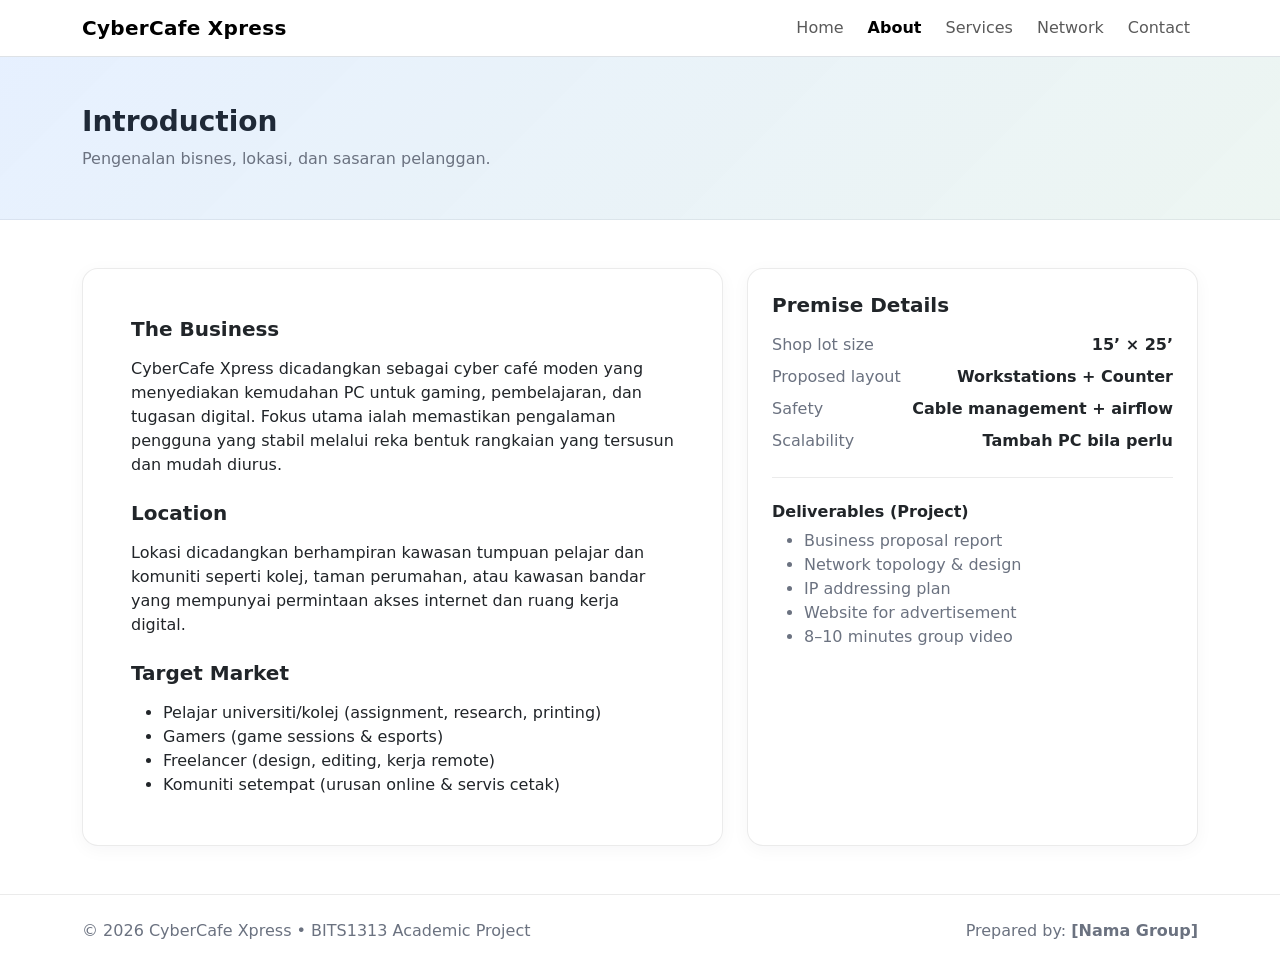
==== about.html @ 9e1070c5 "new file:   about.html 	new file:   assets/css/style.css 	new file:   contact.html 	new file:   inde" ====
<!doctype html>
<html lang="ms">
    <head>
        <meta charset="utf-8">
        <meta name="viewport" content="width=device-width, initial-scale=1">
        <title>CyberCafe Xpress | About</title>
        <link
            href="https://cdn.jsdelivr.net/npm/bootstrap@5.3.3/dist/css/bootstrap.min.css"
            rel="stylesheet">
        <link href="assets/css/style.css" rel="stylesheet">
    </head>
    <body>

        <nav class="navbar navbar-expand-lg bg-white sticky-top border-bottom">
            <div class="container">
                <a class="navbar-brand fw-semibold" href="index.html">CyberCafe
                    Xpress</a>
                <button class="navbar-toggler" type="button"
                    data-bs-toggle="collapse" data-bs-target="#nav">
                    <span class="navbar-toggler-icon"></span>
                </button>
                <div class="collapse navbar-collapse" id="nav">
                    <ul class="navbar-nav ms-auto gap-lg-2">
                        <li class="nav-item"><a class="nav-link"
                                href="index.html">Home</a></li>
                        <li class="nav-item"><a
                                class="nav-link active fw-semibold"
                                href="about.html">About</a></li>
                        <li class="nav-item"><a class="nav-link"
                                href="services.html">Services</a></li>
                        <li class="nav-item"><a class="nav-link"
                                href="network.html">Network</a></li>
                        <li class="nav-item"><a class="nav-link"
                                href="contact.html">Contact</a></li>
                    </ul>
                </div>
            </div>
        </nav>

        <header class="py-5 hero">
            <div class="container">
                <h1 class="h3 fw-bold mb-2">Introduction</h1>
                <p class="mb-0 small-muted">Pengenalan bisnes, lokasi, dan
                    sasaran pelanggan.</p>
            </div>
        </header>

        <main class="py-5">
            <div class="container">
                <div class="row g-4">

                    <div class="col-lg-7">
                        <div class="card rounded-4">
                            <div class="card-body p-4 p-lg-5">
                                <h2 class="h5 fw-semibold mb-3">The
                                    Business</h2>
                                <p class="mb-3">
                                    CyberCafe Xpress dicadangkan sebagai cyber
                                    café moden yang menyediakan kemudahan PC
                                    untuk gaming,
                                    pembelajaran, dan tugasan digital. Fokus
                                    utama ialah memastikan pengalaman pengguna
                                    yang stabil melalui
                                    reka bentuk rangkaian yang tersusun dan
                                    mudah diurus.
                                </p>

                                <h2
                                    class="h5 fw-semibold mt-4 mb-3">Location</h2>
                                <p class="mb-3">
                                    Lokasi dicadangkan berhampiran kawasan
                                    tumpuan pelajar dan komuniti seperti kolej,
                                    taman perumahan,
                                    atau kawasan bandar yang mempunyai
                                    permintaan akses internet dan ruang kerja
                                    digital.
                                </p>

                                <h2 class="h5 fw-semibold mt-4 mb-3">Target
                                    Market</h2>
                                <ul class="mb-0">
                                    <li>Pelajar universiti/kolej (assignment,
                                        research, printing)</li>
                                    <li>Gamers (game sessions & esports)</li>
                                    <li>Freelancer (design, editing, kerja
                                        remote)</li>
                                    <li>Komuniti setempat (urusan online &
                                        servis cetak)</li>
                                </ul>
                            </div>
                        </div>
                    </div>

                    <div class="col-lg-5">
                        <div class="card rounded-4 h-100">
                            <div class="card-body p-4">
                                <h2 class="h5 fw-semibold mb-3">Premise
                                    Details</h2>
                                <div
                                    class="d-flex justify-content-between mb-2">
                                    <span class="small-muted">Shop lot
                                        size</span><span class="fw-semibold">15’
                                        × 25’</span>
                                </div>
                                <div
                                    class="d-flex justify-content-between mb-2">
                                    <span class="small-muted">Proposed
                                        layout</span><span
                                        class="fw-semibold">Workstations +
                                        Counter</span>
                                </div>
                                <div
                                    class="d-flex justify-content-between mb-2">
                                    <span class="small-muted">Safety</span><span
                                        class="fw-semibold">Cable management +
                                        airflow</span>
                                </div>
                                <div class="d-flex justify-content-between">
                                    <span
                                        class="small-muted">Scalability</span><span
                                        class="fw-semibold">Tambah PC bila
                                        perlu</span>
                                </div>

                                <hr class="soft my-4">

                                <h3 class="h6 fw-semibold mb-2">Deliverables
                                    (Project)</h3>
                                <ul class="small-muted mb-0">
                                    <li>Business proposal report</li>
                                    <li>Network topology & design</li>
                                    <li>IP addressing plan</li>
                                    <li>Website for advertisement</li>
                                    <li>8–10 minutes group video</li>
                                </ul>
                            </div>
                        </div>
                    </div>

                </div>
            </div>
        </main>

        <footer class="footer py-4">
            <div
                class="container d-flex flex-wrap justify-content-between align-items-center gap-2">
                <div class="small-muted">© 2026 CyberCafe Xpress • BITS1313
                    Academic Project</div>
                <div class="small-muted">Prepared by: <span
                        class="fw-semibold">[Nama Group]</span></div>
            </div>
        </footer>

        <script
            src="https://cdn.jsdelivr.net/npm/bootstrap@5.3.3/dist/js/bootstrap.bundle.min.js"></script>
    </body>
</html>
---- assets/css/style.css ----
:root {
    --brand: #0d6efd;
    --bg-soft: #f7f9fc;
}

body {
    font-family: system-ui, -apple-system, "Segoe UI", Roboto, Arial, sans-serif;
    color: #1f2937;
}

.navbar-brand {
    letter-spacing: .3px;
}

.hero {
    background: linear-gradient(135deg, rgba(13, 110, 253, .10), rgba(25, 135, 84, .08));
    border-bottom: 1px solid rgba(0, 0, 0, .06);
}

.section-title {
    letter-spacing: .3px;
}

.card {
    border: 1px solid rgba(0, 0, 0, .08);
    box-shadow: 0 4px 18px rgba(15, 23, 42, .04);
}

.badge-soft {
    background: rgba(13, 110, 253, .10);
    color: #0b5ed7;
    border: 1px solid rgba(13, 110, 253, .18);
}

.kpi {
    background: var(--bg-soft);
    border: 1px solid rgba(0, 0, 0, .06);
    border-radius: 1rem;
}

.footer {
    border-top: 1px solid rgba(0, 0, 0, .08);
    background: #fff;
}

.small-muted {
    color: #6b7280;
}

.table thead th {
    background: #f1f5f9;
}

.topology {
    background: var(--bg-soft);
    border: 1px solid rgba(0, 0, 0, .06);
    border-radius: 1rem;
    padding: 1.25rem;
}

.topo-node {
    border: 1px solid rgba(0, 0, 0, .10);
    border-radius: .9rem;
    background: #fff;
    padding: 1rem;
    height: 100%;
}

hr.soft {
    border-top: 1px solid rgba(0, 0, 0, .08);
    opacity: 1;
}
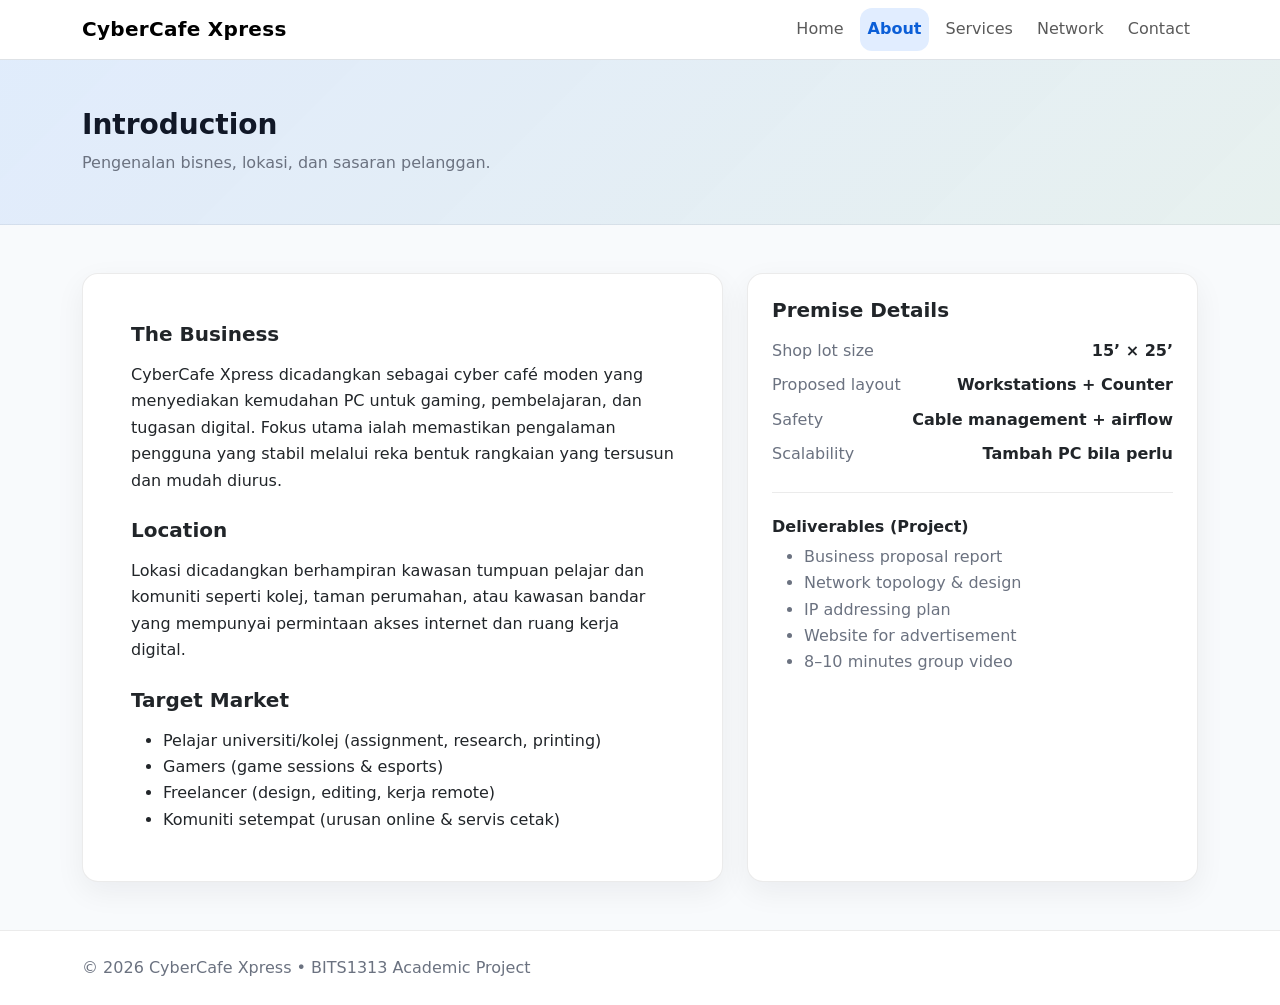
==== commit 1883da7d: "Change the commit message to reflect the changes made." ====
--- a/about.html
+++ b/about.html
@@ -146,8 +146,6 @@
                 class="container d-flex flex-wrap justify-content-between align-items-center gap-2">
                 <div class="small-muted">© 2026 CyberCafe Xpress • BITS1313
                     Academic Project</div>
-                <div class="small-muted">Prepared by: <span
-                        class="fw-semibold">[Nama Group]</span></div>
             </div>
         </footer>
 
--- a/assets/css/style.css
+++ b/assets/css/style.css
@@ -1,15 +1,55 @@
 :root {
     --brand: #0d6efd;
     --bg-soft: #f7f9fc;
+
+    --page-bg: #f8fafc;
+    --surface: #ffffff;
+    --text: #111827;
+    --muted: #6b7280;
+    --border: rgba(15, 23, 42, .10);
+    --shadow: 0 10px 30px rgba(15, 23, 42, .06);
 }
 
 body {
     font-family: system-ui, -apple-system, "Segoe UI", Roboto, Arial, sans-serif;
-    color: #1f2937;
+    background: var(--page-bg);
+    color: var(--text);
+    line-height: 1.65;
+    -webkit-font-smoothing: antialiased;
+    -moz-osx-font-smoothing: grayscale;
+}
+
+a {
+    text-underline-offset: .18em;
+    text-decoration-thickness: .08em;
+}
+
+:focus-visible {
+    outline: 3px solid rgba(13, 110, 253, .35);
+    outline-offset: 2px;
 }
 
 .navbar-brand {
     letter-spacing: .3px;
+}
+
+.navbar {
+    background: rgba(255, 255, 255, .92);
+    backdrop-filter: saturate(120%) blur(8px);
+}
+
+.navbar .nav-link {
+    border-radius: .75rem;
+    padding: .5rem .75rem;
+}
+
+.navbar .nav-link:hover {
+    background: rgba(13, 110, 253, .08);
+}
+
+.navbar .nav-link.active {
+    background: rgba(13, 110, 253, .12);
+    color: #0b5ed7;
 }
 
 .hero {
@@ -22,8 +62,9 @@
 }
 
 .card {
+    background: var(--surface);
     border: 1px solid rgba(0, 0, 0, .08);
-    box-shadow: 0 4px 18px rgba(15, 23, 42, .04);
+    box-shadow: var(--shadow);
 }
 
 .badge-soft {
@@ -44,11 +85,20 @@
 }
 
 .small-muted {
-    color: #6b7280;
+    color: var(--muted);
 }
 
 .table thead th {
     background: #f1f5f9;
+}
+
+.table {
+    --bs-table-border-color: rgba(15, 23, 42, .10);
+}
+
+.table td,
+.table th {
+    vertical-align: middle;
 }
 
 .topology {
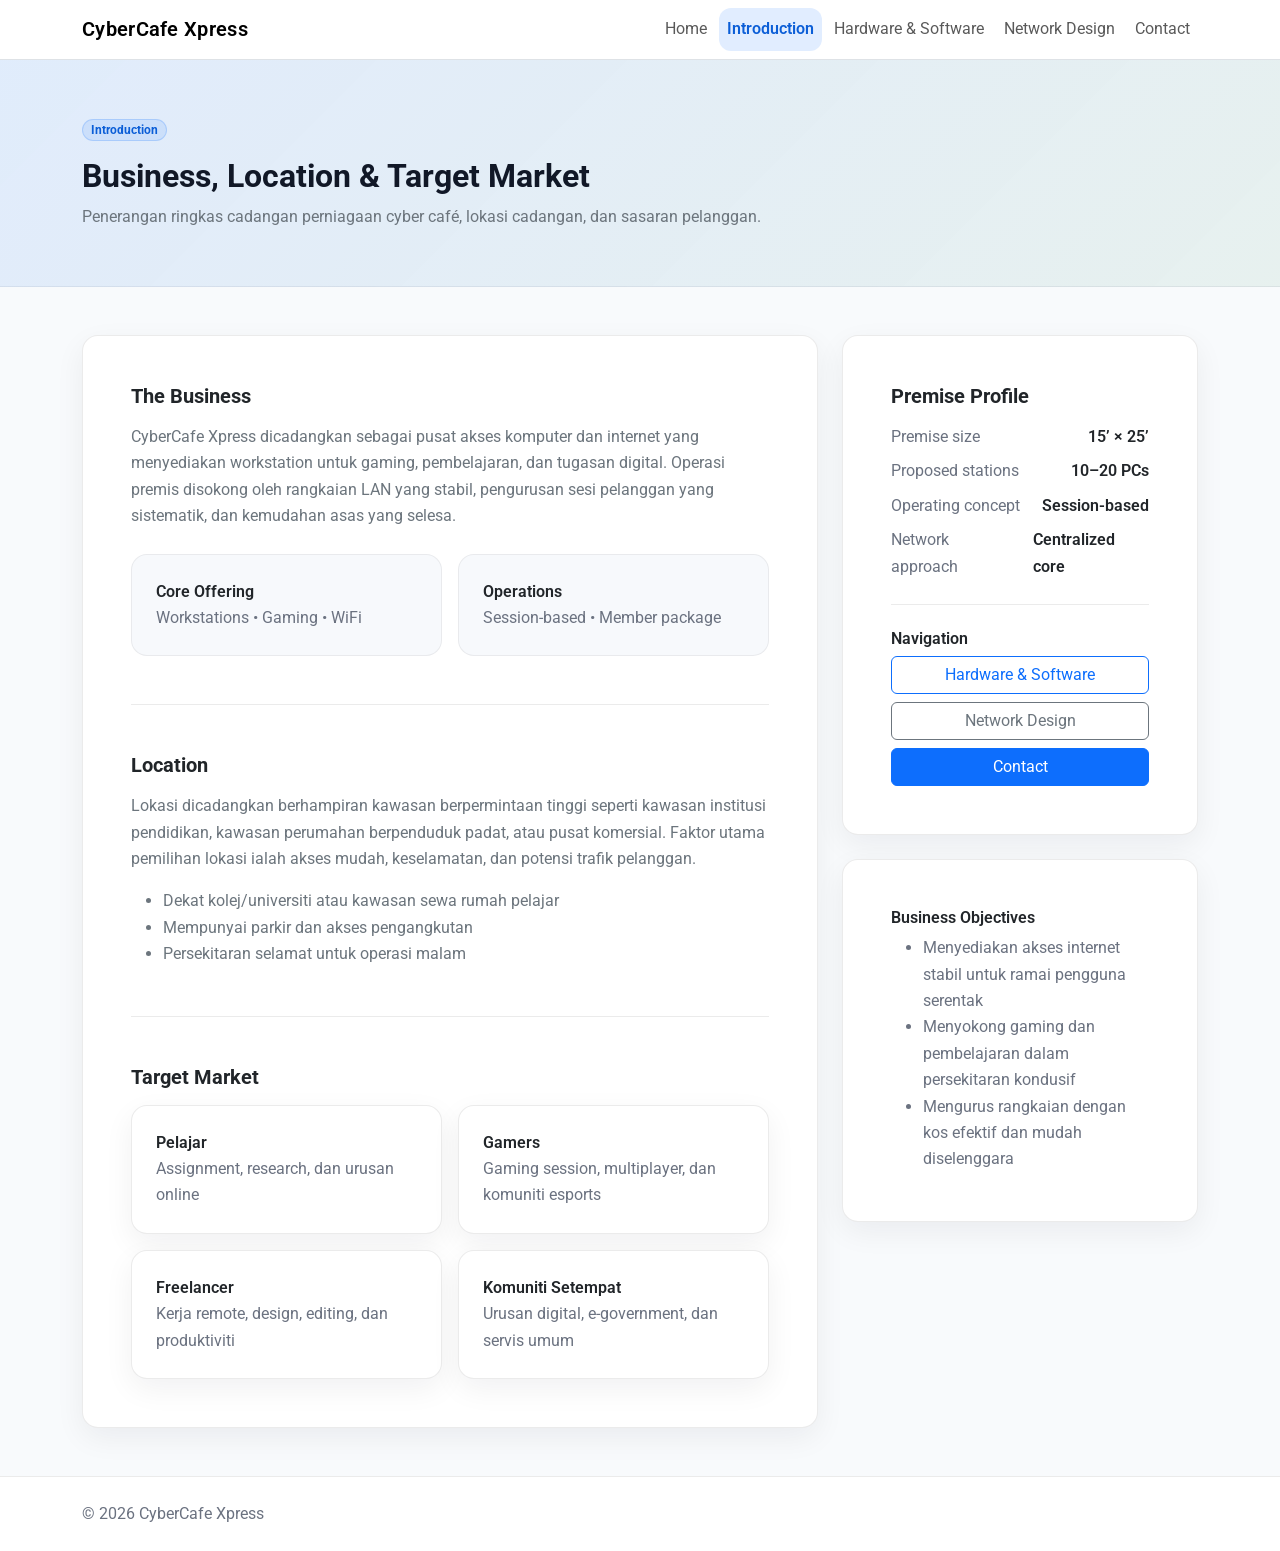
==== commit 2c6ef586: "modified the footer to remove group name references" ====
--- a/about.html
+++ b/about.html
@@ -3,7 +3,11 @@
     <head>
         <meta charset="utf-8">
         <meta name="viewport" content="width=device-width, initial-scale=1">
-        <title>CyberCafe Xpress | About</title>
+        <title>CyberCafe Xpress | Introduction</title>
+
+        <link
+            href="https://fonts.googleapis.com/css2?family=Google+Sans:wght@400;500;600;700&family=Roboto:wght@400;500;700&display=swap"
+            rel="stylesheet">
         <link
             href="https://cdn.jsdelivr.net/npm/bootstrap@5.3.3/dist/css/bootstrap.min.css"
             rel="stylesheet">
@@ -11,25 +15,31 @@
     </head>
     <body>
 
-        <nav class="navbar navbar-expand-lg bg-white sticky-top border-bottom">
+        <nav class="navbar navbar-expand-lg sticky-top border-bottom">
             <div class="container">
                 <a class="navbar-brand fw-semibold" href="index.html">CyberCafe
                     Xpress</a>
                 <button class="navbar-toggler" type="button"
-                    data-bs-toggle="collapse" data-bs-target="#nav">
+                    data-bs-toggle="collapse" data-bs-target="#nav"
+                    aria-controls="nav" aria-expanded="false"
+                    aria-label="Toggle navigation">
                     <span class="navbar-toggler-icon"></span>
                 </button>
+
                 <div class="collapse navbar-collapse" id="nav">
-                    <ul class="navbar-nav ms-auto gap-lg-2">
+                    <ul
+                        class="navbar-nav ms-auto gap-lg-1 align-items-lg-center">
                         <li class="nav-item"><a class="nav-link"
                                 href="index.html">Home</a></li>
                         <li class="nav-item"><a
                                 class="nav-link active fw-semibold"
-                                href="about.html">About</a></li>
-                        <li class="nav-item"><a class="nav-link"
-                                href="services.html">Services</a></li>
-                        <li class="nav-item"><a class="nav-link"
-                                href="network.html">Network</a></li>
+                                href="about.html"
+                                aria-current="page">Introduction</a></li>
+                        <li class="nav-item"><a class="nav-link"
+                                href="services.html">Hardware &
+                                Software</a></li>
+                        <li class="nav-item"><a class="nav-link"
+                                href="network.html">Network Design</a></li>
                         <li class="nav-item"><a class="nav-link"
                                 href="contact.html">Contact</a></li>
                     </ul>
@@ -37,106 +47,202 @@
             </div>
         </nav>
 
-        <header class="py-5 hero">
-            <div class="container">
-                <h1 class="h3 fw-bold mb-2">Introduction</h1>
-                <p class="mb-0 small-muted">Pengenalan bisnes, lokasi, dan
-                    sasaran pelanggan.</p>
+        <header class="hero py-5">
+            <div class="container py-lg-2">
+                <div class="row align-items-end g-3">
+                    <div class="col-lg-8">
+                        <span
+                            class="badge badge-soft rounded-pill mb-3">Introduction</span>
+                        <h1 class="h2 fw-bold mb-2">Business, Location & Target
+                            Market</h1>
+                        <p class="text-secondary mb-0">
+                            Penerangan ringkas cadangan perniagaan cyber café,
+                            lokasi cadangan, dan sasaran pelanggan.
+                        </p>
+                    </div>
+                </div>
             </div>
         </header>
 
         <main class="py-5">
             <div class="container">
                 <div class="row g-4">
-
-                    <div class="col-lg-7">
+                    <div class="col-lg-8">
                         <div class="card rounded-4">
                             <div class="card-body p-4 p-lg-5">
-                                <h2 class="h5 fw-semibold mb-3">The
-                                    Business</h2>
-                                <p class="mb-3">
-                                    CyberCafe Xpress dicadangkan sebagai cyber
-                                    café moden yang menyediakan kemudahan PC
-                                    untuk gaming,
-                                    pembelajaran, dan tugasan digital. Fokus
-                                    utama ialah memastikan pengalaman pengguna
-                                    yang stabil melalui
-                                    reka bentuk rangkaian yang tersusun dan
-                                    mudah diurus.
+                                <h2 class="h5 fw-bold mb-3">The Business</h2>
+                                <p class="text-secondary mb-4">
+                                    CyberCafe Xpress dicadangkan sebagai pusat
+                                    akses komputer dan internet yang menyediakan
+                                    workstation
+                                    untuk gaming, pembelajaran, dan tugasan
+                                    digital. Operasi premis disokong oleh
+                                    rangkaian LAN yang stabil,
+                                    pengurusan sesi pelanggan yang sistematik,
+                                    dan kemudahan asas yang selesa.
                                 </p>
 
-                                <h2
-                                    class="h5 fw-semibold mt-4 mb-3">Location</h2>
-                                <p class="mb-3">
+                                <div class="row g-3">
+                                    <div class="col-md-6">
+                                        <div class="kpi p-4">
+                                            <div class="fw-semibold">Core
+                                                Offering</div>
+                                            <div
+                                                class="small-muted">Workstations
+                                                • Gaming • WiFi</div>
+                                        </div>
+                                    </div>
+                                    <div class="col-md-6">
+                                        <div class="kpi p-4">
+                                            <div
+                                                class="fw-semibold">Operations</div>
+                                            <div
+                                                class="small-muted">Session-based
+                                                • Member package</div>
+                                        </div>
+                                    </div>
+                                </div>
+
+                                <hr class="soft my-5">
+
+                                <h2 class="h5 fw-bold mb-3">Location</h2>
+                                <p class="text-secondary mb-3">
                                     Lokasi dicadangkan berhampiran kawasan
-                                    tumpuan pelajar dan komuniti seperti kolej,
-                                    taman perumahan,
-                                    atau kawasan bandar yang mempunyai
-                                    permintaan akses internet dan ruang kerja
-                                    digital.
+                                    berpermintaan tinggi seperti kawasan
+                                    institusi pendidikan, kawasan
+                                    perumahan berpenduduk padat, atau pusat
+                                    komersial. Faktor utama pemilihan lokasi
+                                    ialah akses mudah,
+                                    keselamatan, dan potensi trafik pelanggan.
                                 </p>
-
-                                <h2 class="h5 fw-semibold mt-4 mb-3">Target
-                                    Market</h2>
-                                <ul class="mb-0">
-                                    <li>Pelajar universiti/kolej (assignment,
-                                        research, printing)</li>
-                                    <li>Gamers (game sessions & esports)</li>
-                                    <li>Freelancer (design, editing, kerja
-                                        remote)</li>
-                                    <li>Komuniti setempat (urusan online &
-                                        servis cetak)</li>
+                                <ul class="text-secondary mb-0">
+                                    <li>Dekat kolej/universiti atau kawasan sewa
+                                        rumah pelajar</li>
+                                    <li>Mempunyai parkir dan akses
+                                        pengangkutan</li>
+                                    <li>Persekitaran selamat untuk operasi
+                                        malam</li>
+                                </ul>
+
+                                <hr class="soft my-5">
+
+                                <h2 class="h5 fw-bold mb-3">Target Market</h2>
+                                <div class="row g-3">
+                                    <div class="col-md-6">
+                                        <div class="card rounded-4 h-100">
+                                            <div class="card-body p-4">
+                                                <div
+                                                    class="fw-semibold">Pelajar</div>
+                                                <div
+                                                    class="small-muted">Assignment,
+                                                    research, dan urusan
+                                                    online</div>
+                                            </div>
+                                        </div>
+                                    </div>
+                                    <div class="col-md-6">
+                                        <div class="card rounded-4 h-100">
+                                            <div class="card-body p-4">
+                                                <div
+                                                    class="fw-semibold">Gamers</div>
+                                                <div class="small-muted">Gaming
+                                                    session, multiplayer, dan
+                                                    komuniti esports</div>
+                                            </div>
+                                        </div>
+                                    </div>
+                                    <div class="col-md-6">
+                                        <div class="card rounded-4 h-100">
+                                            <div class="card-body p-4">
+                                                <div
+                                                    class="fw-semibold">Freelancer</div>
+                                                <div class="small-muted">Kerja
+                                                    remote, design, editing, dan
+                                                    produktiviti</div>
+                                            </div>
+                                        </div>
+                                    </div>
+                                    <div class="col-md-6">
+                                        <div class="card rounded-4 h-100">
+                                            <div class="card-body p-4">
+                                                <div
+                                                    class="fw-semibold">Komuniti
+                                                    Setempat</div>
+                                                <div class="small-muted">Urusan
+                                                    digital, e-government, dan
+                                                    servis umum</div>
+                                            </div>
+                                        </div>
+                                    </div>
+                                </div>
+
+                            </div>
+                        </div>
+                    </div>
+
+                    <div class="col-lg-4">
+                        <div class="card rounded-4">
+                            <div class="card-body p-4 p-lg-5">
+                                <h3 class="h5 fw-bold mb-3">Premise Profile</h3>
+
+                                <div
+                                    class="d-flex justify-content-between gap-3 mb-2">
+                                    <span class="small-muted">Premise
+                                        size</span>
+                                    <span class="fw-semibold">15’ × 25’</span>
+                                </div>
+                                <div
+                                    class="d-flex justify-content-between gap-3 mb-2">
+                                    <span class="small-muted">Proposed
+                                        stations</span>
+                                    <span class="fw-semibold">10–20 PCs</span>
+                                </div>
+                                <div
+                                    class="d-flex justify-content-between gap-3 mb-2">
+                                    <span class="small-muted">Operating
+                                        concept</span>
+                                    <span
+                                        class="fw-semibold">Session-based</span>
+                                </div>
+                                <div
+                                    class="d-flex justify-content-between gap-3 mb-0">
+                                    <span class="small-muted">Network
+                                        approach</span>
+                                    <span class="fw-semibold">Centralized
+                                        core</span>
+                                </div>
+
+                                <hr class="soft my-4">
+
+                                <h4 class="h6 fw-semibold mb-2">Navigation</h4>
+                                <div class="d-grid gap-2">
+                                    <a class="btn btn-outline-primary"
+                                        href="services.html">Hardware &
+                                        Software</a>
+                                    <a class="btn btn-outline-secondary"
+                                        href="network.html">Network Design</a>
+                                    <a class="btn btn-primary"
+                                        href="contact.html">Contact</a>
+                                </div>
+                            </div>
+                        </div>
+
+                        <div class="card rounded-4 mt-4">
+                            <div class="card-body p-4 p-lg-5">
+                                <h4 class="h6 fw-semibold mb-2">Business
+                                    Objectives</h4>
+                                <ul class="small-muted mb-0">
+                                    <li>Menyediakan akses internet stabil untuk
+                                        ramai pengguna serentak</li>
+                                    <li>Menyokong gaming dan pembelajaran dalam
+                                        persekitaran kondusif</li>
+                                    <li>Mengurus rangkaian dengan kos efektif
+                                        dan mudah diselenggara</li>
                                 </ul>
                             </div>
                         </div>
+
                     </div>
-
-                    <div class="col-lg-5">
-                        <div class="card rounded-4 h-100">
-                            <div class="card-body p-4">
-                                <h2 class="h5 fw-semibold mb-3">Premise
-                                    Details</h2>
-                                <div
-                                    class="d-flex justify-content-between mb-2">
-                                    <span class="small-muted">Shop lot
-                                        size</span><span class="fw-semibold">15’
-                                        × 25’</span>
-                                </div>
-                                <div
-                                    class="d-flex justify-content-between mb-2">
-                                    <span class="small-muted">Proposed
-                                        layout</span><span
-                                        class="fw-semibold">Workstations +
-                                        Counter</span>
-                                </div>
-                                <div
-                                    class="d-flex justify-content-between mb-2">
-                                    <span class="small-muted">Safety</span><span
-                                        class="fw-semibold">Cable management +
-                                        airflow</span>
-                                </div>
-                                <div class="d-flex justify-content-between">
-                                    <span
-                                        class="small-muted">Scalability</span><span
-                                        class="fw-semibold">Tambah PC bila
-                                        perlu</span>
-                                </div>
-
-                                <hr class="soft my-4">
-
-                                <h3 class="h6 fw-semibold mb-2">Deliverables
-                                    (Project)</h3>
-                                <ul class="small-muted mb-0">
-                                    <li>Business proposal report</li>
-                                    <li>Network topology & design</li>
-                                    <li>IP addressing plan</li>
-                                    <li>Website for advertisement</li>
-                                    <li>8–10 minutes group video</li>
-                                </ul>
-                            </div>
-                        </div>
-                    </div>
-
                 </div>
             </div>
         </main>
@@ -144,8 +250,7 @@
         <footer class="footer py-4">
             <div
                 class="container d-flex flex-wrap justify-content-between align-items-center gap-2">
-                <div class="small-muted">© 2026 CyberCafe Xpress • BITS1313
-                    Academic Project</div>
+                <div class="small-muted">© 2026 CyberCafe Xpress</div>
             </div>
         </footer>
 
--- a/assets/css/style.css
+++ b/assets/css/style.css
@@ -8,10 +8,13 @@
     --muted: #6b7280;
     --border: rgba(15, 23, 42, .10);
     --shadow: 0 10px 30px rgba(15, 23, 42, .06);
+
+    /* Typography */
+    --bs-font-sans-serif: "Google Sans", Roboto, system-ui, -apple-system, "Segoe UI", Arial, sans-serif;
 }
 
 body {
-    font-family: system-ui, -apple-system, "Segoe UI", Roboto, Arial, sans-serif;
+    font-family: var(--bs-font-sans-serif);
     background: var(--page-bg);
     color: var(--text);
     line-height: 1.65;
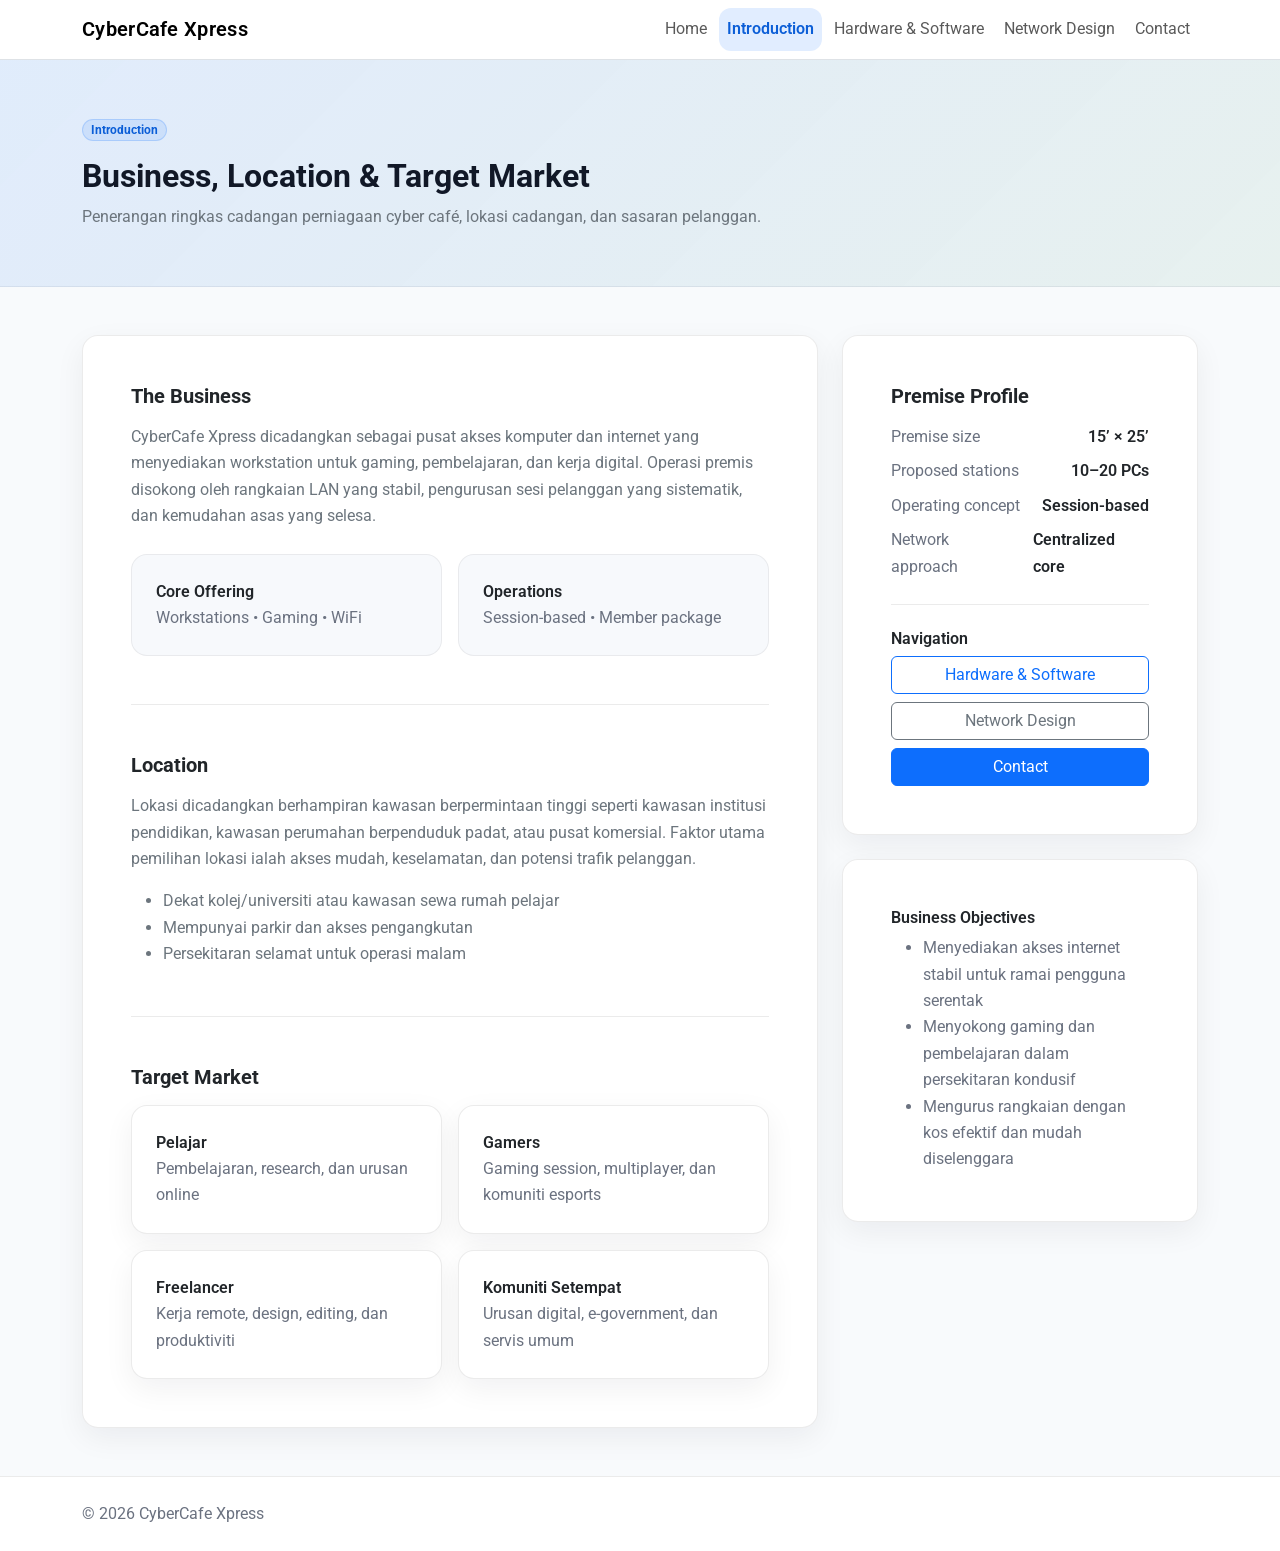
==== commit f90252c1: "Redesign and add AOS animations" ====
--- a/about.html
+++ b/about.html
@@ -11,6 +11,7 @@
         <link
             href="https://cdn.jsdelivr.net/npm/bootstrap@5.3.3/dist/css/bootstrap.min.css"
             rel="stylesheet">
+        <link href="https://unpkg.com/aos@2.3.1/dist/aos.css" rel="stylesheet">
         <link href="assets/css/style.css" rel="stylesheet">
     </head>
     <body>
@@ -68,14 +69,14 @@
             <div class="container">
                 <div class="row g-4">
                     <div class="col-lg-8">
-                        <div class="card rounded-4">
+                        <div class="card rounded-4" data-aos="fade-up">
                             <div class="card-body p-4 p-lg-5">
                                 <h2 class="h5 fw-bold mb-3">The Business</h2>
                                 <p class="text-secondary mb-4">
                                     CyberCafe Xpress dicadangkan sebagai pusat
                                     akses komputer dan internet yang menyediakan
                                     workstation
-                                    untuk gaming, pembelajaran, dan tugasan
+                                    untuk gaming, pembelajaran, dan kerja
                                     digital. Operasi premis disokong oleh
                                     rangkaian LAN yang stabil,
                                     pengurusan sesi pelanggan yang sistematik,
@@ -134,7 +135,7 @@
                                                 <div
                                                     class="fw-semibold">Pelajar</div>
                                                 <div
-                                                    class="small-muted">Assignment,
+                                                    class="small-muted">Pembelajaran,
                                                     research, dan urusan
                                                     online</div>
                                             </div>
@@ -181,7 +182,7 @@
                     </div>
 
                     <div class="col-lg-4">
-                        <div class="card rounded-4">
+                        <div class="card rounded-4" data-aos="fade-left" data-aos-delay="50">
                             <div class="card-body p-4 p-lg-5">
                                 <h3 class="h5 fw-bold mb-3">Premise Profile</h3>
 
@@ -227,7 +228,7 @@
                             </div>
                         </div>
 
-                        <div class="card rounded-4 mt-4">
+                        <div class="card rounded-4 mt-4" data-aos="fade-left" data-aos-delay="100">
                             <div class="card-body p-4 p-lg-5">
                                 <h4 class="h6 fw-semibold mb-2">Business
                                     Objectives</h4>
@@ -256,5 +257,15 @@
 
         <script
             src="https://cdn.jsdelivr.net/npm/bootstrap@5.3.3/dist/js/bootstrap.bundle.min.js"></script>
+        <script src="https://unpkg.com/aos@2.3.1/dist/aos.js"></script>
+        <script>
+            AOS.init({
+                once: true,
+                duration: 650,
+                offset: 90,
+                easing: "ease-out",
+                disable: window.matchMedia("(prefers-reduced-motion: reduce)").matches
+            });
+        </script>
     </body>
 </html>
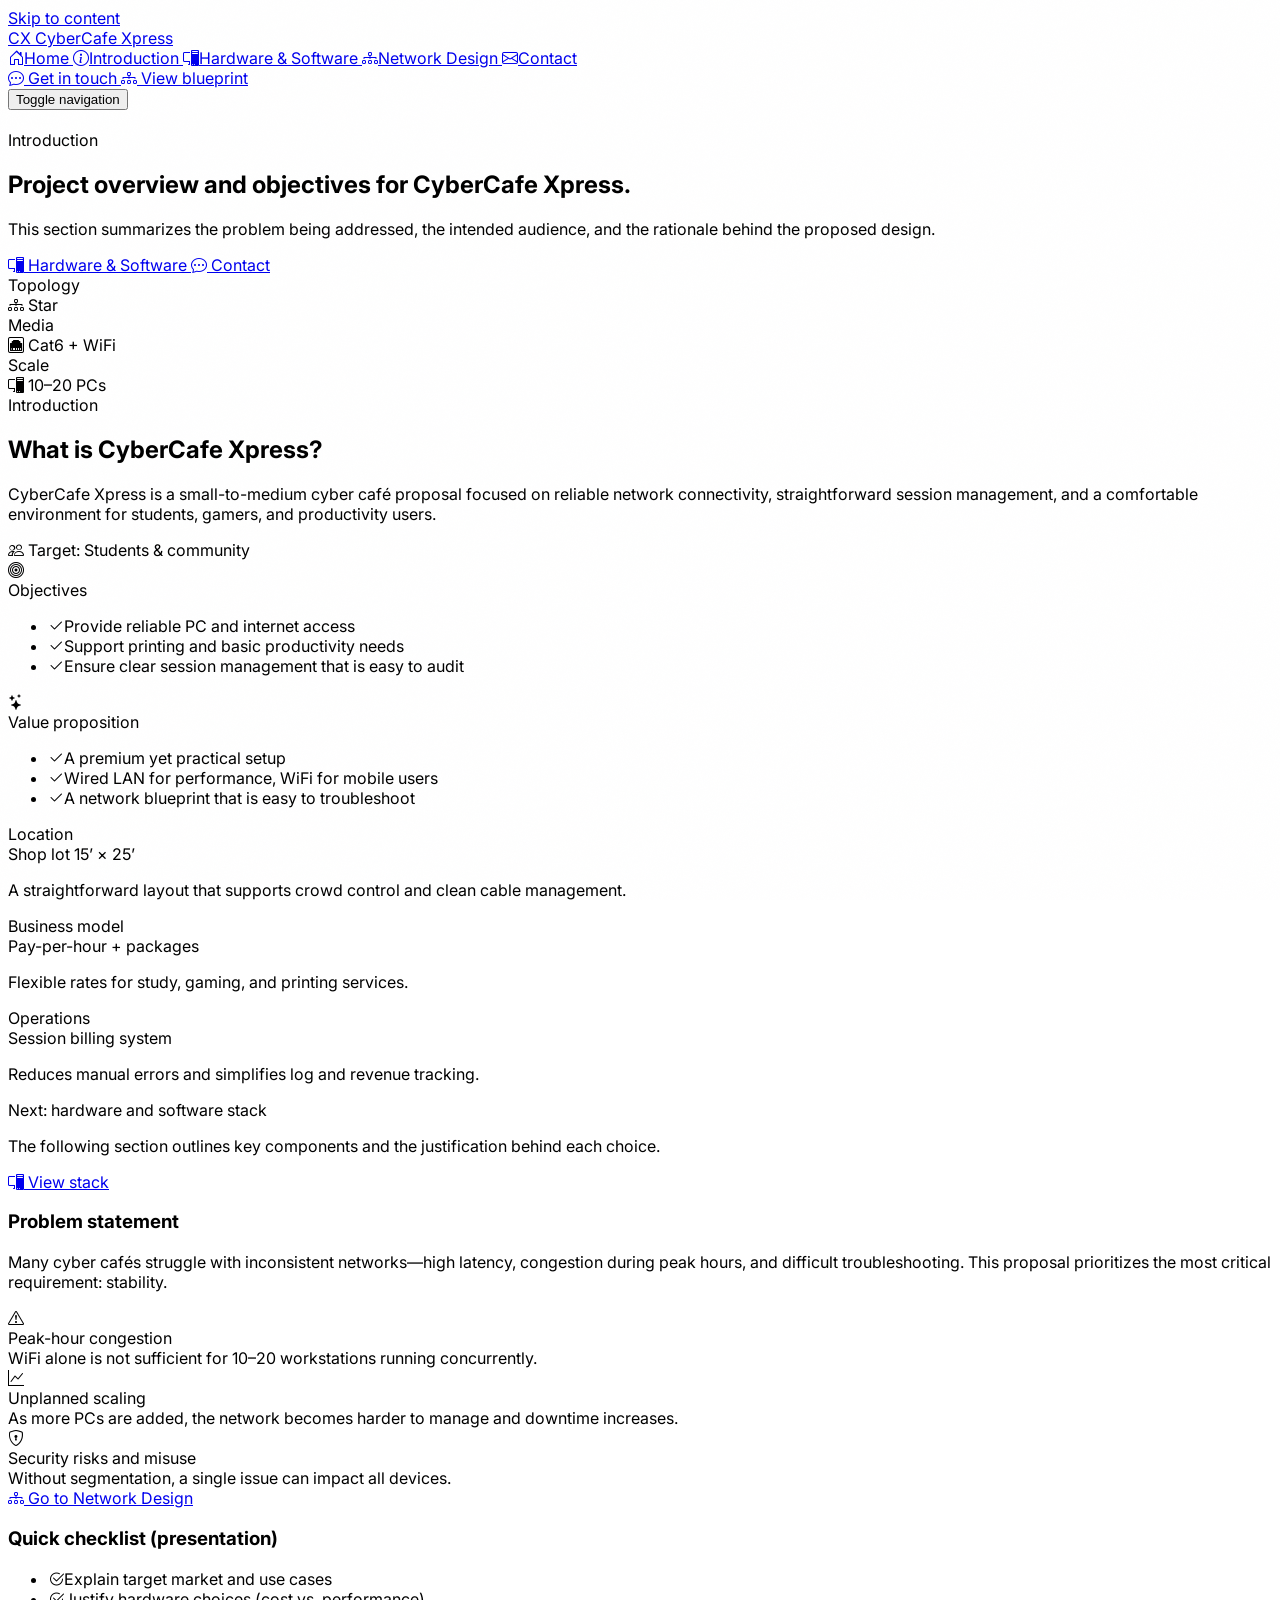
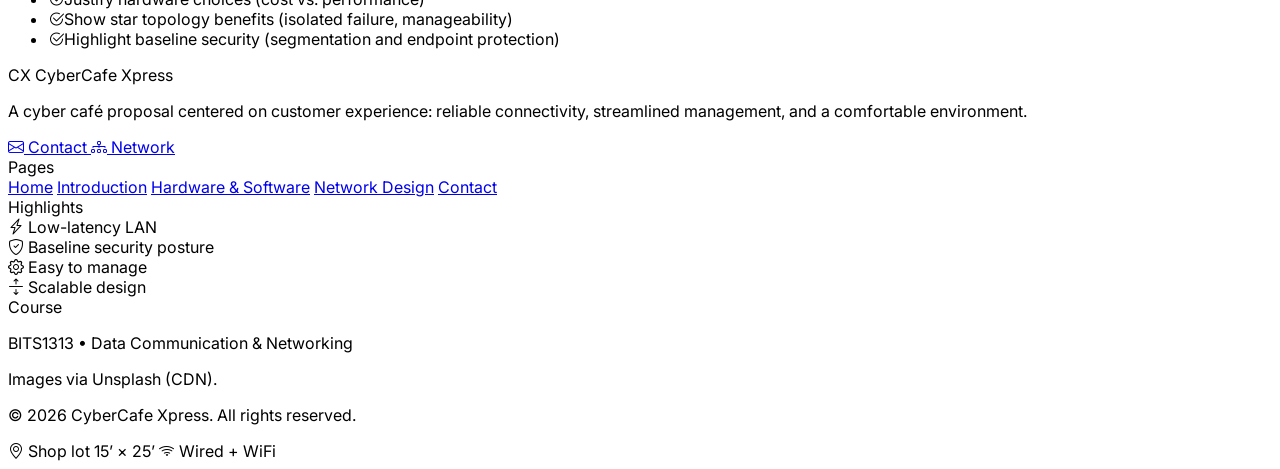
==== commit 7ebb4e34: "New design" ====
--- a/about.html
+++ b/about.html
@@ -1,271 +1,519 @@
 <!doctype html>
-<html lang="ms">
-    <head>
-        <meta charset="utf-8">
-        <meta name="viewport" content="width=device-width, initial-scale=1">
-        <title>CyberCafe Xpress | Introduction</title>
-
-        <link
-            href="https://fonts.googleapis.com/css2?family=Google+Sans:wght@400;500;600;700&family=Roboto:wght@400;500;700&display=swap"
-            rel="stylesheet">
-        <link
-            href="https://cdn.jsdelivr.net/npm/bootstrap@5.3.3/dist/css/bootstrap.min.css"
-            rel="stylesheet">
-        <link href="https://unpkg.com/aos@2.3.1/dist/aos.css" rel="stylesheet">
-        <link href="assets/css/style.css" rel="stylesheet">
-    </head>
-    <body>
-
-        <nav class="navbar navbar-expand-lg sticky-top border-bottom">
-            <div class="container">
-                <a class="navbar-brand fw-semibold" href="index.html">CyberCafe
-                    Xpress</a>
-                <button class="navbar-toggler" type="button"
-                    data-bs-toggle="collapse" data-bs-target="#nav"
-                    aria-controls="nav" aria-expanded="false"
-                    aria-label="Toggle navigation">
-                    <span class="navbar-toggler-icon"></span>
-                </button>
-
-                <div class="collapse navbar-collapse" id="nav">
-                    <ul
-                        class="navbar-nav ms-auto gap-lg-1 align-items-lg-center">
-                        <li class="nav-item"><a class="nav-link"
-                                href="index.html">Home</a></li>
-                        <li class="nav-item"><a
-                                class="nav-link active fw-semibold"
-                                href="about.html"
-                                aria-current="page">Introduction</a></li>
-                        <li class="nav-item"><a class="nav-link"
-                                href="services.html">Hardware &
-                                Software</a></li>
-                        <li class="nav-item"><a class="nav-link"
-                                href="network.html">Network Design</a></li>
-                        <li class="nav-item"><a class="nav-link"
-                                href="contact.html">Contact</a></li>
+<html lang="en" class="h-full">
+
+<head>
+    <meta charset="utf-8" />
+    <meta name="viewport" content="width=device-width, initial-scale=1" />
+    <title>CyberCafe Xpress | Introduction</title>
+    <meta name="description"
+        content="Introduction, objectives, target market, and problem statement for CyberCafe Xpress." />
+
+    <!-- Fonts -->
+    <link rel="preconnect" href="https://fonts.googleapis.com" />
+    <link rel="preconnect" href="https://fonts.gstatic.com" crossorigin />
+    <link
+        href="https://fonts.googleapis.com/css2?family=Google+Sans:wght@400;500;600;700&family=Inter:wght@400;500;600;700&display=swap"
+        rel="stylesheet" />
+
+    <!-- Icons + AOS -->
+    <link href="https://cdn.jsdelivr.net/npm/bootstrap-icons@1.11.3/font/bootstrap-icons.min.css" rel="stylesheet" />
+    <link href="https://unpkg.com/aos@2.3.1/dist/aos.css" rel="stylesheet" />
+
+    <!-- Tailwind -->
+    <script src="https://cdn.tailwindcss.com"></script>
+    <script>
+        tailwind.config = {
+            theme: {
+                extend: {
+                    fontFamily: {
+                        sans: ['Google Sans', 'Inter', 'ui-sans-serif', 'system-ui', '-apple-system', 'Segoe UI', 'Roboto', 'Arial', 'sans-serif']
+                    },
+                    colors: {
+                        brand: {
+                            50: '#eff6ff',
+                            100: '#dbeafe',
+                            200: '#bfdbfe',
+                            300: '#93c5fd',
+                            400: '#60a5fa',
+                            500: '#3b82f6',
+                            600: '#2563eb',
+                            700: '#1d4ed8',
+                            800: '#1e40af',
+                            900: '#1e3a8a'
+                        },
+                        ink: {
+                            50: '#f8fafc',
+                            100: '#f1f5f9',
+                            200: '#e2e8f0',
+                            300: '#cbd5e1',
+                            400: '#94a3b8',
+                            500: '#64748b',
+                            600: '#475569',
+                            700: '#334155',
+                            800: '#1f2937',
+                            900: '#0b1220',
+                            950: '#05070b'
+                        }
+                    },
+                    boxShadow: {
+                        soft: '0 14px 40px rgba(15, 23, 42, 0.12)',
+                        glow: '0 24px 90px rgba(37, 99, 235, 0.18)'
+                    }
+                }
+            }
+        }
+    </script>
+
+    <style>
+        :root {
+            color-scheme: light;
+        }
+
+        html {
+            scroll-behavior: smooth;
+        }
+
+        body {
+            font-family: 'Google Sans', Inter, ui-sans-serif, system-ui, -apple-system, 'Segoe UI', Roboto, Arial, sans-serif;
+        }
+
+        [x-cloak] {
+            display: none !important;
+        }
+
+        :focus-visible {
+            outline: 3px solid rgba(37, 99, 235, .35);
+            outline-offset: 3px;
+            border-radius: 14px;
+        }
+
+        /* subtle noise */
+        .noise::before {
+            content: '';
+            position: fixed;
+            inset: 0;
+            pointer-events: none;
+            opacity: .06;
+            background-image: url("data:image/svg+xml,%3Csvg xmlns='http://www.w3.org/2000/svg' width='260' height='260'%3E%3Cfilter id='n'%3E%3CfeTurbulence type='fractalNoise' baseFrequency='.8' numOctaves='3' stitchTiles='stitch'/%3E%3C/filter%3E%3Crect width='260' height='260' filter='url(%23n)' opacity='.35'/%3E%3C/svg%3E");
+            mix-blend-mode: multiply;
+        }
+    </style>
+
+    <!-- Alpine -->
+    <script defer src="https://unpkg.com/alpinejs@3.x.x/dist/cdn.min.js"></script>
+</head>
+
+<body class="noise min-h-screen bg-slate-50 text-ink-900 antialiased">
+    <!-- Skip link -->
+    <a href="#content"
+        class="sr-only focus:not-sr-only focus:fixed focus:left-4 focus:top-4 focus:z-[60] focus:rounded-xl focus:bg-white focus:px-4 focus:py-2 focus:text-sm focus:font-semibold focus:shadow-soft">
+        Skip to content
+    </a>
+
+    <!-- Header -->
+    <header x-data="{ open:false }" @keydown.escape.window="open=false" class="sticky top-0 z-50">
+        <div class="border-b border-slate-200/70 bg-white/75 backdrop-blur supports-[backdrop-filter]:bg-white/60">
+            <div class="mx-auto max-w-7xl px-4">
+                <div class="flex items-center justify-between py-3">
+                    <a href="index.html" class="group flex items-center gap-3 font-bold tracking-tight">
+                        <span class="relative inline-flex h-10 w-10 items-center justify-center rounded-2xl bg-ink-950 text-white shadow-soft">
+                            <span class="absolute -inset-1 rounded-2xl bg-gradient-to-tr from-brand-600/30 via-sky-400/20 to-fuchsia-500/20 blur opacity-0 transition group-hover:opacity-100"></span>
+                            <span class="relative">CX</span>
+                        </span>
+                        <span class="text-ink-900">CyberCafe Xpress</span>
+                    </a>
+
+                    <nav class="hidden lg:flex items-center gap-1">
+                        <a href="index.html" class="relative inline-flex items-center gap-2 px-3 py-2 text-sm font-semibold text-ink-600 hover:text-ink-900 transition
+                after:absolute after:left-3 after:right-3 after:-bottom-0.5 after:h-px after:bg-brand-600 after:origin-left after:transition after:duration-300 after:scale-x-0 after:opacity-0 hover:after:scale-x-100 hover:after:opacity-100">
+                            <i class="bi bi-house-door text-[0.95rem]"></i><span>Home</span>
+                        </a>
+                        <a href="about.html" aria-current="page" class="relative inline-flex items-center gap-2 px-3 py-2 text-sm font-semibold text-ink-900 transition
+                after:absolute after:left-3 after:right-3 after:-bottom-0.5 after:h-px after:bg-brand-600 after:origin-left after:transition after:duration-300 after:scale-x-100 after:opacity-100">
+                            <i class="bi bi-info-circle text-[0.95rem]"></i><span>Introduction</span>
+                        </a>
+                        <a href="services.html" class="relative inline-flex items-center gap-2 px-3 py-2 text-sm font-semibold text-ink-600 hover:text-ink-900 transition
+                after:absolute after:left-3 after:right-3 after:-bottom-0.5 after:h-px after:bg-brand-600 after:origin-left after:transition after:duration-300 after:scale-x-0 after:opacity-0 hover:after:scale-x-100 hover:after:opacity-100">
+                            <i class="bi bi-pc-display text-[0.95rem]"></i><span>Hardware &amp; Software</span>
+                        </a>
+                        <a href="network.html" class="relative inline-flex items-center gap-2 px-3 py-2 text-sm font-semibold text-ink-600 hover:text-ink-900 transition
+                after:absolute after:left-3 after:right-3 after:-bottom-0.5 after:h-px after:bg-brand-600 after:origin-left after:transition after:duration-300 after:scale-x-0 after:opacity-0 hover:after:scale-x-100 hover:after:opacity-100">
+                            <i class="bi bi-diagram-3 text-[0.95rem]"></i><span>Network Design</span>
+                        </a>
+                        <a href="contact.html" class="relative inline-flex items-center gap-2 px-3 py-2 text-sm font-semibold text-ink-600 hover:text-ink-900 transition
+                after:absolute after:left-3 after:right-3 after:-bottom-0.5 after:h-px after:bg-brand-600 after:origin-left after:transition after:duration-300 after:scale-x-0 after:opacity-0 hover:after:scale-x-100 hover:after:opacity-100">
+                            <i class="bi bi-envelope text-[0.95rem]"></i><span>Contact</span>
+                        </a>
+                    </nav>
+
+                    <div class="hidden lg:flex items-center gap-2">
+                        <a href="contact.html" class="inline-flex items-center gap-2 rounded-2xl border border-slate-200 bg-white px-4 py-2 text-sm font-semibold text-ink-700 shadow-sm transition hover:bg-slate-50">
+                            <i class="bi bi-chat-dots"></i>
+                            Get in touch
+                        </a>
+                        <a href="network.html" class="inline-flex items-center gap-2 rounded-2xl bg-ink-950 px-4 py-2 text-sm font-semibold text-white shadow-soft transition hover:bg-ink-900">
+                            <i class="bi bi-diagram-3"></i>
+                            View blueprint
+                        </a>
+                    </div>
+
+                    <button
+                        @click="open=!open"
+                        :aria-expanded="open.toString()"
+                        aria-controls="mobileMenu"
+                        class="lg:hidden inline-flex items-center justify-center rounded-2xl border border-slate-200 bg-white p-2.5 text-ink-900 shadow-sm hover:bg-slate-50">
+                        <span class="sr-only">Toggle navigation</span>
+                        <div class="relative h-5 w-6">
+                            <span class="absolute left-0 top-1 h-0.5 w-6 bg-ink-950 transition duration-300" :class="open ? 'translate-y-2 rotate-45' : ''"></span>
+                            <span class="absolute left-0 top-2.5 h-0.5 w-6 bg-ink-950 transition duration-300" :class="open ? 'opacity-0' : 'opacity-100'"></span>
+                            <span class="absolute left-0 top-4 h-0.5 w-6 bg-ink-950 transition duration-300" :class="open ? '-translate-y-2 -rotate-45' : ''"></span>
+                        </div>
+                    </button>
+                </div>
+            </div>
+        </div>
+
+        <!-- Mobile overlay -->
+        <div x-show="open" x-cloak x-transition.opacity class="fixed inset-0 z-40 bg-ink-950/40 backdrop-blur-sm" @click="open=false"></div>
+
+        <!-- Mobile menu sheet -->
+        <div
+            id="mobileMenu"
+            x-show="open"
+            x-cloak
+            x-transition:enter="transition ease-out duration-250"
+            x-transition:enter-start="opacity-0 -translate-y-3"
+            x-transition:enter-end="opacity-100 translate-y-0"
+            x-transition:leave="transition ease-in duration-200"
+            x-transition:leave-start="opacity-100 translate-y-0"
+            x-transition:leave-end="opacity-0 -translate-y-3"
+            class="fixed inset-x-0 top-[64px] z-50 lg:hidden">
+            <div class="mx-auto max-w-7xl px-4">
+                <div class="rounded-[1.75rem] border border-slate-200 bg-white p-3 shadow-glow">
+                    <div class="grid gap-2">
+                        <a href="index.html" @click="open=false" class="flex items-center gap-3 rounded-2xl px-4 py-3 text-sm font-semibold transition text-ink-800 hover:bg-ink-50">
+                            <span class="inline-flex h-9 w-9 items-center justify-center rounded-xl border border-slate-200 bg-white/80 text-ink-900"><i class="bi bi-house-door"></i></span>
+                            <span>Home</span>
+                        </a>
+                        <a href="about.html" aria-current="page" @click="open=false" class="flex items-center gap-3 rounded-2xl px-4 py-3 text-sm font-semibold transition bg-ink-900 text-white shadow-sm">
+                            <span class="inline-flex h-9 w-9 items-center justify-center rounded-xl border border-slate-200 bg-white/80 text-ink-900"><i class="bi bi-info-circle"></i></span>
+                            <span>Introduction</span>
+                        </a>
+                        <a href="services.html" @click="open=false" class="flex items-center gap-3 rounded-2xl px-4 py-3 text-sm font-semibold transition text-ink-800 hover:bg-ink-50">
+                            <span class="inline-flex h-9 w-9 items-center justify-center rounded-xl border border-slate-200 bg-white/80 text-ink-900"><i class="bi bi-pc-display"></i></span>
+                            <span>Hardware &amp; Software</span>
+                        </a>
+                        <a href="network.html" @click="open=false" class="flex items-center gap-3 rounded-2xl px-4 py-3 text-sm font-semibold transition text-ink-800 hover:bg-ink-50">
+                            <span class="inline-flex h-9 w-9 items-center justify-center rounded-xl border border-slate-200 bg-white/80 text-ink-900"><i class="bi bi-diagram-3"></i></span>
+                            <span>Network Design</span>
+                        </a>
+                        <a href="contact.html" @click="open=false" class="flex items-center gap-3 rounded-2xl px-4 py-3 text-sm font-semibold transition text-ink-800 hover:bg-ink-50">
+                            <span class="inline-flex h-9 w-9 items-center justify-center rounded-xl border border-slate-200 bg-white/80 text-ink-900"><i class="bi bi-envelope"></i></span>
+                            <span>Contact</span>
+                        </a>
+                    </div>
+
+                    <div class="mt-3 grid grid-cols-2 gap-2">
+                        <a href="contact.html" @click="open=false" class="inline-flex items-center justify-center gap-2 rounded-2xl border border-slate-200 bg-white px-4 py-3 text-sm font-semibold text-ink-800 hover:bg-slate-50">
+                            <i class="bi bi-chat-dots"></i> Contact
+                        </a>
+                        <a href="network.html" @click="open=false" class="inline-flex items-center justify-center gap-2 rounded-2xl bg-ink-950 px-4 py-3 text-sm font-semibold text-white hover:bg-ink-900">
+                            <i class="bi bi-diagram-3"></i> Blueprint
+                        </a>
+                    </div>
+                </div>
+            </div>
+        </div>
+    </header>
+
+    <!-- Hero -->
+    <section class="relative overflow-hidden">
+        <div class="absolute inset-0">
+            <img
+                src="https://images.unsplash.com/photo-1521737604893-d14cc237f11d?auto=format&fit=crop&w=2400&q=70&fm=webp"
+                alt=""
+                class="h-full w-full object-cover"
+                loading="lazy"
+                decoding="async"
+                referrerpolicy="no-referrer" />
+            <div class="absolute inset-0 bg-gradient-to-b from-ink-950/85 via-ink-950/70 to-slate-50"></div>
+            <div
+                class="absolute inset-0 opacity-[0.10] [background-image:linear-gradient(to_right,rgba(255,255,255,.25)_1px,transparent_1px),linear-gradient(to_bottom,rgba(255,255,255,.25)_1px,transparent_1px)] [background-size:72px_72px]">
+            </div>
+        </div>
+
+        <div class="relative mx-auto max-w-7xl px-4 py-14 sm:py-20">
+            <div class="max-w-2xl" data-aos="fade-up">
+                <div
+                    class="inline-flex items-center gap-2 rounded-full border border-white/15 bg-white/10 px-4 py-2 text-xs font-bold uppercase tracking-wider text-white backdrop-blur">
+                    <span class="inline-block h-2 w-2 rounded-full bg-brand-500"></span>
+                    Introduction
+                </div>
+
+                <h1 class="mt-5 text-3xl font-bold tracking-tight text-white sm:text-5xl">
+                    Project overview and objectives for CyberCafe Xpress.
+                </h1>
+
+                <p class="mt-5 text-base leading-relaxed text-white/80 sm:text-lg">
+                    This section summarizes the problem being addressed, the intended audience, and the rationale behind the proposed design.
+                </p>
+
+                <div class="mt-8 flex flex-wrap items-center gap-3">
+                    <a href="services.html"
+                        class="inline-flex items-center gap-2 rounded-2xl bg-white px-6 py-3 text-sm font-semibold text-ink-950 shadow-soft transition hover:bg-slate-100">
+                        <i class="bi bi-pc-display"></i> Hardware &amp; Software
+                    </a>
+                    <a href="contact.html"
+                        class="inline-flex items-center gap-2 rounded-2xl border border-white/20 bg-transparent px-6 py-3 text-sm font-semibold text-white/90 backdrop-blur transition hover:bg-white/10">
+                        <i class="bi bi-chat-dots"></i> Contact
+                    </a>
+                </div>
+            </div>
+
+            <div class="mt-10 grid gap-4 sm:grid-cols-3" data-aos="fade-up" data-aos-delay="100">
+                <div class="rounded-3xl border border-white/10 bg-white/80 p-5 text-black/90 backdrop-blur">
+                    <div class="text-xs font-bold uppercase tracking-wider text-black/60">Topology</div>
+                    <div class="mt-2 flex items-center gap-2 text-sm font-semibold"><i class="bi bi-diagram-3"></i> Star</div>
+                </div>
+
+                <div class="rounded-3xl border border-white/10 bg-white/80 p-5 text-black/90 backdrop-blur">
+                    <div class="text-xs font-bold uppercase tracking-wider text-black/60">Media</div>
+                    <div class="mt-2 flex items-center gap-2 text-sm font-semibold"><i class="bi bi-ethernet"></i> Cat6 + WiFi</div>
+                </div>
+
+                <div class="rounded-3xl border border-white/10 bg-white/80 p-5 text-black/90 backdrop-blur">
+                    <div class="text-xs font-bold uppercase tracking-wider text-black/60">Scale</div>
+                    <div class="mt-2 flex items-center gap-2 text-sm font-semibold"><i class="bi bi-pc-display"></i> 10–20 PCs</div>
+                </div>
+            </div>
+        </div>
+    </section>
+
+    <!-- Main -->
+    <main id="content" class="mx-auto max-w-7xl px-4 py-14">
+        <div class="grid gap-10 lg:grid-cols-12 lg:items-start">
+            <!-- Left -->
+            <section class="lg:col-span-7">
+                <div class="rounded-[2.25rem] border border-slate-200 bg-white p-8 shadow-soft" data-aos="fade-up">
+                    <div class="flex items-start justify-between gap-6">
+                        <div>
+                            <div class="text-xs font-bold uppercase tracking-wider text-ink-500">Introduction</div>
+                            <h2 class="mt-2 text-2xl font-bold tracking-tight sm:text-3xl">What is CyberCafe Xpress?</h2>
+                            <p class="mt-3 text-ink-600">
+                                CyberCafe Xpress is a small-to-medium cyber café proposal focused on reliable network connectivity,
+                                straightforward session management, and a comfortable environment for students, gamers, and productivity users.
+                            </p>
+                        </div>
+                        <span
+                            class="hidden sm:inline-flex items-center gap-2 rounded-2xl border border-slate-200 bg-ink-50 px-4 py-2 text-sm font-semibold text-ink-800">
+                            <i class="bi bi-people"></i> Target: Students &amp; community
+                        </span>
+                    </div>
+
+                    <div class="mt-8 grid gap-4 sm:grid-cols-2">
+                        <div class="rounded-3xl border border-slate-200 bg-white p-6 shadow-sm">
+                            <div class="flex items-center gap-3">
+                                <span class="inline-flex h-12 w-12 items-center justify-center rounded-2xl bg-brand-50 text-brand-700 border border-brand-200">
+                                    <i class="bi bi-bullseye text-xl"></i>
+                                </span>
+                                <div class="font-semibold">Objectives</div>
+                            </div>
+                            <ul class="mt-4 space-y-2 text-sm text-ink-600">
+                                <li class="flex gap-2"><i class="bi bi-check2 text-brand-700"></i><span>Provide reliable PC and internet access</span></li>
+                                <li class="flex gap-2"><i class="bi bi-check2 text-brand-700"></i><span>Support printing and basic productivity needs</span></li>
+                                <li class="flex gap-2"><i class="bi bi-check2 text-brand-700"></i><span>Ensure clear session management that is easy to audit</span></li>
+                            </ul>
+                        </div>
+
+                        <div class="rounded-3xl border border-slate-200 bg-white p-6 shadow-sm">
+                            <div class="flex items-center gap-3">
+                                <span class="inline-flex h-12 w-12 items-center justify-center rounded-2xl bg-brand-50 text-brand-700 border border-brand-200">
+                                    <i class="bi bi-stars text-xl"></i>
+                                </span>
+                                <div class="font-semibold">Value proposition</div>
+                            </div>
+                            <ul class="mt-4 space-y-2 text-sm text-ink-600">
+                                <li class="flex gap-2"><i class="bi bi-check2 text-brand-700"></i><span>A premium yet practical setup</span></li>
+                                <li class="flex gap-2"><i class="bi bi-check2 text-brand-700"></i><span>Wired LAN for performance, WiFi for mobile users</span></li>
+                                <li class="flex gap-2"><i class="bi bi-check2 text-brand-700"></i><span>A network blueprint that is easy to troubleshoot</span></li>
+                            </ul>
+                        </div>
+                    </div>
+
+                    <div class="mt-10 grid gap-6 lg:grid-cols-3" data-aos="fade-up" data-aos-delay="80">
+                        <div class="rounded-3xl border border-slate-200 bg-ink-50 p-6">
+                            <div class="text-xs font-bold uppercase tracking-wider text-ink-500">Location</div>
+                            <div class="mt-2 text-sm font-semibold text-ink-900">Shop lot 15’ × 25’</div>
+                            <p class="mt-2 text-sm text-ink-600">A straightforward layout that supports crowd control and clean cable management.</p>
+                        </div>
+
+                        <div class="rounded-3xl border border-slate-200 bg-ink-50 p-6">
+                            <div class="text-xs font-bold uppercase tracking-wider text-ink-500">Business model</div>
+                            <div class="mt-2 text-sm font-semibold text-ink-900">Pay-per-hour + packages</div>
+                            <p class="mt-2 text-sm text-ink-600">Flexible rates for study, gaming, and printing services.</p>
+                        </div>
+
+                        <div class="rounded-3xl border border-slate-200 bg-ink-50 p-6">
+                            <div class="text-xs font-bold uppercase tracking-wider text-ink-500">Operations</div>
+                            <div class="mt-2 text-sm font-semibold text-ink-900">Session billing system</div>
+                            <p class="mt-2 text-sm text-ink-600">Reduces manual errors and simplifies log and revenue tracking.</p>
+                        </div>
+                    </div>
+
+                    <div class="mt-10 rounded-[2rem] border border-slate-200 bg-white p-6">
+                        <div class="flex flex-col gap-4 sm:flex-row sm:items-center sm:justify-between">
+                            <div>
+                                <div class="text-sm font-semibold">Next: hardware and software stack</div>
+                                <p class="mt-1 text-sm text-ink-600">The following section outlines key components and the justification behind each choice.</p>
+                            </div>
+                            <a href="services.html"
+                                class="inline-flex items-center gap-2 rounded-2xl bg-ink-950 px-5 py-3 text-sm font-semibold text-white shadow-soft transition hover:bg-ink-900">
+                                <i class="bi bi-pc-display"></i> View stack
+                            </a>
+                        </div>
+                    </div>
+                </div>
+            </section>
+
+            <!-- Right -->
+            <aside class="lg:col-span-5 space-y-4">
+                <div class="rounded-[2.25rem] border border-slate-200 bg-white p-8 shadow-soft" data-aos="fade-left" data-aos-delay="90">
+                    <h3 class="text-lg font-bold">Problem statement</h3>
+                    <p class="mt-3 text-sm text-ink-600">
+                        Many cyber cafés struggle with inconsistent networks—high latency, congestion during peak hours,
+                        and difficult troubleshooting. This proposal prioritizes the most critical requirement: stability.
+                    </p>
+
+                    <div class="mt-6 grid gap-3">
+                        <div class="rounded-2xl border border-slate-200 bg-ink-50 p-4">
+                            <div class="flex items-start gap-3">
+                                <i class="bi bi-exclamation-triangle text-brand-700"></i>
+                                <div>
+                                    <div class="text-sm font-semibold">Peak-hour congestion</div>
+                                    <div class="mt-1 text-sm text-ink-600">WiFi alone is not sufficient for 10–20 workstations running concurrently.</div>
+                                </div>
+                            </div>
+                        </div>
+
+                        <div class="rounded-2xl border border-slate-200 bg-ink-50 p-4">
+                            <div class="flex items-start gap-3">
+                                <i class="bi bi-graph-up text-brand-700"></i>
+                                <div>
+                                    <div class="text-sm font-semibold">Unplanned scaling</div>
+                                    <div class="mt-1 text-sm text-ink-600">As more PCs are added, the network becomes harder to manage and downtime increases.</div>
+                                </div>
+                            </div>
+                        </div>
+
+                        <div class="rounded-2xl border border-slate-200 bg-ink-50 p-4">
+                            <div class="flex items-start gap-3">
+                                <i class="bi bi-shield-lock text-brand-700"></i>
+                                <div>
+                                    <div class="text-sm font-semibold">Security risks and misuse</div>
+                                    <div class="mt-1 text-sm text-ink-600">Without segmentation, a single issue can impact all devices.</div>
+                                </div>
+                            </div>
+                        </div>
+                    </div>
+
+                    <div class="mt-7">
+                        <a href="network.html"
+                            class="inline-flex w-full items-center justify-center gap-2 rounded-2xl bg-brand-600 px-5 py-3 text-sm font-semibold text-white shadow-soft transition hover:bg-brand-700">
+                            <i class="bi bi-diagram-3"></i> Go to Network Design
+                        </a>
+                    </div>
+                </div>
+
+                <div class="rounded-[2.25rem] border border-slate-200 bg-white p-8 shadow-soft" data-aos="fade-left" data-aos-delay="140">
+                    <h3 class="text-lg font-bold">Quick checklist (presentation)</h3>
+                    <ul class="mt-4 space-y-3 text-sm text-ink-700">
+                        <li class="flex gap-3"><i class="bi bi-check2-circle text-brand-700"></i><span>Explain target market and use cases</span></li>
+                        <li class="flex gap-3"><i class="bi bi-check2-circle text-brand-700"></i><span>Justify hardware choices (cost vs. performance)</span></li>
+                        <li class="flex gap-3"><i class="bi bi-check2-circle text-brand-700"></i><span>Show star topology benefits (isolated failure, manageability)</span></li>
+                        <li class="flex gap-3"><i class="bi bi-check2-circle text-brand-700"></i><span>Highlight baseline security (segmentation and endpoint protection)</span></li>
                     </ul>
                 </div>
-            </div>
-        </nav>
-
-        <header class="hero py-5">
-            <div class="container py-lg-2">
-                <div class="row align-items-end g-3">
-                    <div class="col-lg-8">
-                        <span
-                            class="badge badge-soft rounded-pill mb-3">Introduction</span>
-                        <h1 class="h2 fw-bold mb-2">Business, Location & Target
-                            Market</h1>
-                        <p class="text-secondary mb-0">
-                            Penerangan ringkas cadangan perniagaan cyber café,
-                            lokasi cadangan, dan sasaran pelanggan.
-                        </p>
-                    </div>
-                </div>
-            </div>
-        </header>
-
-        <main class="py-5">
-            <div class="container">
-                <div class="row g-4">
-                    <div class="col-lg-8">
-                        <div class="card rounded-4" data-aos="fade-up">
-                            <div class="card-body p-4 p-lg-5">
-                                <h2 class="h5 fw-bold mb-3">The Business</h2>
-                                <p class="text-secondary mb-4">
-                                    CyberCafe Xpress dicadangkan sebagai pusat
-                                    akses komputer dan internet yang menyediakan
-                                    workstation
-                                    untuk gaming, pembelajaran, dan kerja
-                                    digital. Operasi premis disokong oleh
-                                    rangkaian LAN yang stabil,
-                                    pengurusan sesi pelanggan yang sistematik,
-                                    dan kemudahan asas yang selesa.
-                                </p>
-
-                                <div class="row g-3">
-                                    <div class="col-md-6">
-                                        <div class="kpi p-4">
-                                            <div class="fw-semibold">Core
-                                                Offering</div>
-                                            <div
-                                                class="small-muted">Workstations
-                                                • Gaming • WiFi</div>
-                                        </div>
-                                    </div>
-                                    <div class="col-md-6">
-                                        <div class="kpi p-4">
-                                            <div
-                                                class="fw-semibold">Operations</div>
-                                            <div
-                                                class="small-muted">Session-based
-                                                • Member package</div>
-                                        </div>
-                                    </div>
-                                </div>
-
-                                <hr class="soft my-5">
-
-                                <h2 class="h5 fw-bold mb-3">Location</h2>
-                                <p class="text-secondary mb-3">
-                                    Lokasi dicadangkan berhampiran kawasan
-                                    berpermintaan tinggi seperti kawasan
-                                    institusi pendidikan, kawasan
-                                    perumahan berpenduduk padat, atau pusat
-                                    komersial. Faktor utama pemilihan lokasi
-                                    ialah akses mudah,
-                                    keselamatan, dan potensi trafik pelanggan.
-                                </p>
-                                <ul class="text-secondary mb-0">
-                                    <li>Dekat kolej/universiti atau kawasan sewa
-                                        rumah pelajar</li>
-                                    <li>Mempunyai parkir dan akses
-                                        pengangkutan</li>
-                                    <li>Persekitaran selamat untuk operasi
-                                        malam</li>
-                                </ul>
-
-                                <hr class="soft my-5">
-
-                                <h2 class="h5 fw-bold mb-3">Target Market</h2>
-                                <div class="row g-3">
-                                    <div class="col-md-6">
-                                        <div class="card rounded-4 h-100">
-                                            <div class="card-body p-4">
-                                                <div
-                                                    class="fw-semibold">Pelajar</div>
-                                                <div
-                                                    class="small-muted">Pembelajaran,
-                                                    research, dan urusan
-                                                    online</div>
-                                            </div>
-                                        </div>
-                                    </div>
-                                    <div class="col-md-6">
-                                        <div class="card rounded-4 h-100">
-                                            <div class="card-body p-4">
-                                                <div
-                                                    class="fw-semibold">Gamers</div>
-                                                <div class="small-muted">Gaming
-                                                    session, multiplayer, dan
-                                                    komuniti esports</div>
-                                            </div>
-                                        </div>
-                                    </div>
-                                    <div class="col-md-6">
-                                        <div class="card rounded-4 h-100">
-                                            <div class="card-body p-4">
-                                                <div
-                                                    class="fw-semibold">Freelancer</div>
-                                                <div class="small-muted">Kerja
-                                                    remote, design, editing, dan
-                                                    produktiviti</div>
-                                            </div>
-                                        </div>
-                                    </div>
-                                    <div class="col-md-6">
-                                        <div class="card rounded-4 h-100">
-                                            <div class="card-body p-4">
-                                                <div
-                                                    class="fw-semibold">Komuniti
-                                                    Setempat</div>
-                                                <div class="small-muted">Urusan
-                                                    digital, e-government, dan
-                                                    servis umum</div>
-                                            </div>
-                                        </div>
-                                    </div>
-                                </div>
-
-                            </div>
-                        </div>
-                    </div>
-
-                    <div class="col-lg-4">
-                        <div class="card rounded-4" data-aos="fade-left" data-aos-delay="50">
-                            <div class="card-body p-4 p-lg-5">
-                                <h3 class="h5 fw-bold mb-3">Premise Profile</h3>
-
-                                <div
-                                    class="d-flex justify-content-between gap-3 mb-2">
-                                    <span class="small-muted">Premise
-                                        size</span>
-                                    <span class="fw-semibold">15’ × 25’</span>
-                                </div>
-                                <div
-                                    class="d-flex justify-content-between gap-3 mb-2">
-                                    <span class="small-muted">Proposed
-                                        stations</span>
-                                    <span class="fw-semibold">10–20 PCs</span>
-                                </div>
-                                <div
-                                    class="d-flex justify-content-between gap-3 mb-2">
-                                    <span class="small-muted">Operating
-                                        concept</span>
-                                    <span
-                                        class="fw-semibold">Session-based</span>
-                                </div>
-                                <div
-                                    class="d-flex justify-content-between gap-3 mb-0">
-                                    <span class="small-muted">Network
-                                        approach</span>
-                                    <span class="fw-semibold">Centralized
-                                        core</span>
-                                </div>
-
-                                <hr class="soft my-4">
-
-                                <h4 class="h6 fw-semibold mb-2">Navigation</h4>
-                                <div class="d-grid gap-2">
-                                    <a class="btn btn-outline-primary"
-                                        href="services.html">Hardware &
-                                        Software</a>
-                                    <a class="btn btn-outline-secondary"
-                                        href="network.html">Network Design</a>
-                                    <a class="btn btn-primary"
-                                        href="contact.html">Contact</a>
-                                </div>
-                            </div>
-                        </div>
-
-                        <div class="card rounded-4 mt-4" data-aos="fade-left" data-aos-delay="100">
-                            <div class="card-body p-4 p-lg-5">
-                                <h4 class="h6 fw-semibold mb-2">Business
-                                    Objectives</h4>
-                                <ul class="small-muted mb-0">
-                                    <li>Menyediakan akses internet stabil untuk
-                                        ramai pengguna serentak</li>
-                                    <li>Menyokong gaming dan pembelajaran dalam
-                                        persekitaran kondusif</li>
-                                    <li>Mengurus rangkaian dengan kos efektif
-                                        dan mudah diselenggara</li>
-                                </ul>
-                            </div>
-                        </div>
-
-                    </div>
-                </div>
-            </div>
-        </main>
-
-        <footer class="footer py-4">
-            <div
-                class="container d-flex flex-wrap justify-content-between align-items-center gap-2">
-                <div class="small-muted">© 2026 CyberCafe Xpress</div>
-            </div>
-        </footer>
-
-        <script
-            src="https://cdn.jsdelivr.net/npm/bootstrap@5.3.3/dist/js/bootstrap.bundle.min.js"></script>
-        <script src="https://unpkg.com/aos@2.3.1/dist/aos.js"></script>
-        <script>
-            AOS.init({
-                once: true,
-                duration: 650,
-                offset: 90,
-                easing: "ease-out",
-                disable: window.matchMedia("(prefers-reduced-motion: reduce)").matches
-            });
-        </script>
-    </body>
+            </aside>
+        </div>
+    </main>
+
+    <!-- Footer -->
+    <footer class="mt-16 border-t border-slate-200 bg-white">
+        <div class="mx-auto max-w-7xl px-4 py-12">
+            <div class="grid gap-10 md:grid-cols-12">
+                <div class="md:col-span-5">
+                    <div class="flex items-center gap-3 font-bold tracking-tight text-ink-900">
+                        <span class="inline-flex h-10 w-10 items-center justify-center rounded-2xl bg-ink-950 text-white">CX</span>
+                        <span>CyberCafe Xpress</span>
+                    </div>
+                    <p class="mt-4 max-w-md text-sm text-ink-600">
+                        A cyber café proposal centered on customer experience: reliable connectivity, streamlined management, and a comfortable environment.
+                    </p>
+
+                    <div class="mt-6 flex items-center gap-3 text-sm">
+                        <a class="inline-flex items-center gap-2 rounded-xl border border-slate-200 bg-white px-3 py-2 font-semibold text-ink-700 hover:bg-slate-50"
+                            href="contact.html">
+                            <i class="bi bi-envelope"></i> Contact
+                        </a>
+                        <a class="inline-flex items-center gap-2 rounded-xl border border-slate-200 bg-white px-3 py-2 font-semibold text-ink-700 hover:bg-slate-50"
+                            href="network.html">
+                            <i class="bi bi-diagram-3"></i> Network
+                        </a>
+                    </div>
+                </div>
+
+                <div class="md:col-span-7">
+                    <div class="grid gap-8 sm:grid-cols-3">
+                        <div>
+                            <div class="text-xs font-bold uppercase tracking-wider text-ink-500">Pages</div>
+                            <div class="mt-4 space-y-2 text-sm">
+                                <a class="block text-ink-700 hover:text-ink-900" href="index.html">Home</a>
+                                <a class="block text-ink-700 hover:text-ink-900" href="about.html">Introduction</a>
+                                <a class="block text-ink-700 hover:text-ink-900" href="services.html">Hardware &amp; Software</a>
+                                <a class="block text-ink-700 hover:text-ink-900" href="network.html">Network Design</a>
+                                <a class="block text-ink-700 hover:text-ink-900" href="contact.html">Contact</a>
+                            </div>
+                        </div>
+
+                        <div>
+                            <div class="text-xs font-bold uppercase tracking-wider text-ink-500">Highlights</div>
+                            <div class="mt-4 space-y-2 text-sm text-ink-700">
+                                <div class="flex items-center gap-2"><i class="bi bi-lightning-charge text-brand-700"></i> Low-latency LAN</div>
+                                <div class="flex items-center gap-2"><i class="bi bi-shield-check text-brand-700"></i> Baseline security posture</div>
+                                <div class="flex items-center gap-2"><i class="bi bi-gear text-brand-700"></i> Easy to manage</div>
+                                <div class="flex items-center gap-2"><i class="bi bi-arrows-expand text-brand-700"></i> Scalable design</div>
+                            </div>
+                        </div>
+
+                        <div>
+                            <div class="text-xs font-bold uppercase tracking-wider text-ink-500">Course</div>
+                            <p class="mt-4 text-sm text-ink-600">BITS1313 • Data Communication &amp; Networking</p>
+                            <p class="mt-3 text-xs text-ink-500">Images via Unsplash (CDN).</p>
+                        </div>
+                    </div>
+                </div>
+            </div>
+
+            <div class="mt-10 flex flex-col gap-3 border-t border-slate-200 pt-6 sm:flex-row sm:items-center sm:justify-between">
+                <p class="text-xs text-ink-500">© 2026 CyberCafe Xpress. All rights reserved.</p>
+                <div class="flex items-center gap-4 text-xs text-ink-500">
+                    <span class="inline-flex items-center gap-2"><i class="bi bi-geo-alt"></i> Shop lot 15’ × 25’</span>
+                    <span class="inline-flex items-center gap-2"><i class="bi bi-wifi"></i> Wired + WiFi</span>
+                </div>
+            </div>
+        </div>
+    </footer>
+
+    <!-- AOS -->
+    <script src="https://unpkg.com/aos@2.3.1/dist/aos.js"></script>
+    <script>
+        AOS.init({
+            once: true,
+            duration: 700,
+            offset: 80,
+            easing: 'ease-out-quart'
+        });
+    </script>
+</body>
+
 </html>
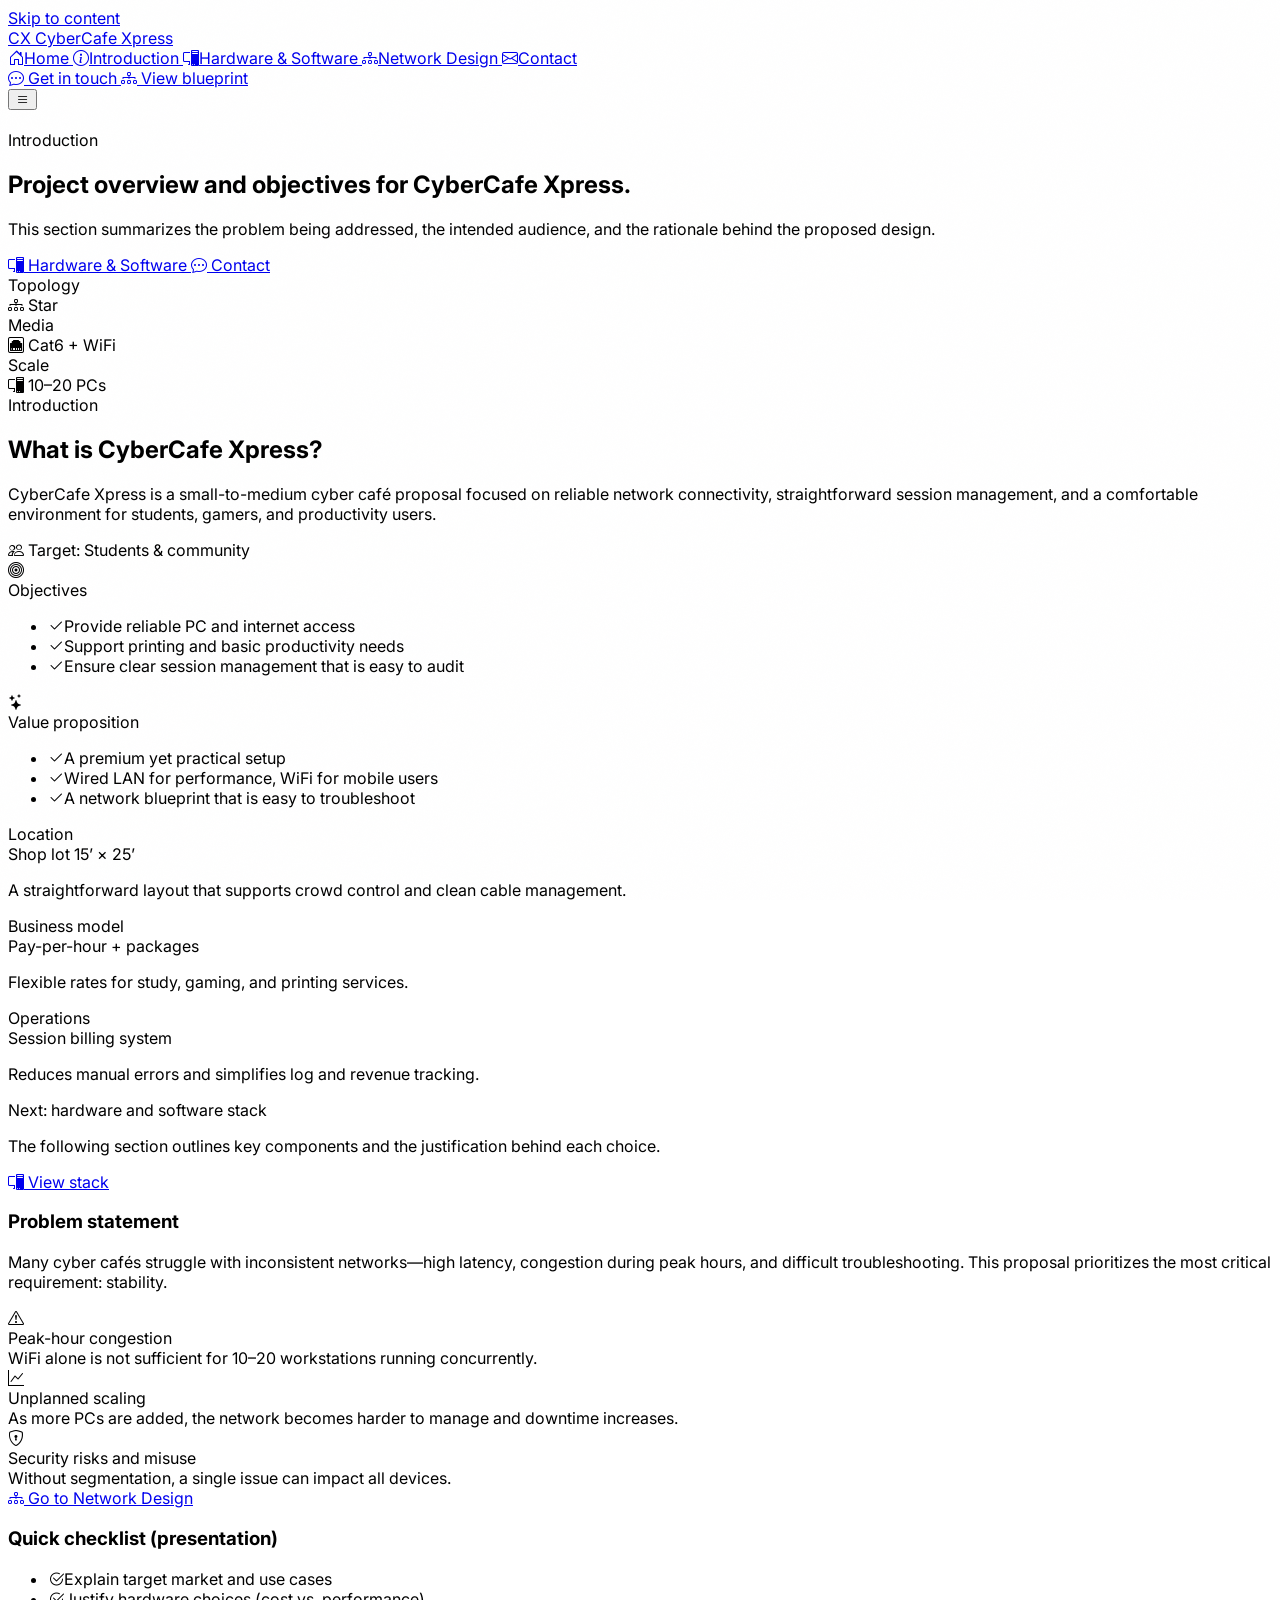
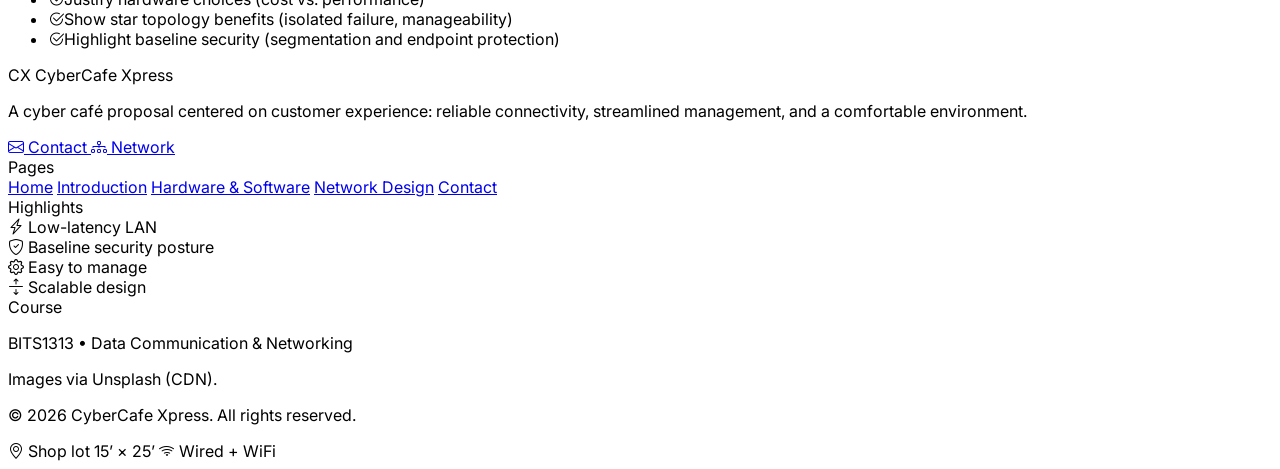
==== commit 1e186fab: "New design image format WebP for better performance" ====
--- a/about.html
+++ b/about.html
@@ -73,6 +73,30 @@
             scroll-behavior: smooth;
         }
 
+        /* Prevent temporary horizontal overflow during AOS init */
+        html,
+        body {
+            overflow-x: hidden;
+        }
+
+        @supports (overflow: clip) {
+
+            html,
+            body {
+                overflow-x: clip;
+            }
+        }
+
+        /* Prevent horizontal swipe/overscroll shifting on mobile */
+        html,
+        body {
+            overscroll-behavior-x: none;
+        }
+
+        body {
+            touch-action: pan-y;
+        }
+
         body {
             font-family: 'Google Sans', Inter, ui-sans-serif, system-ui, -apple-system, 'Segoe UI', Roboto, Arial, sans-serif;
         }
@@ -103,24 +127,25 @@
     <script defer src="https://unpkg.com/alpinejs@3.x.x/dist/cdn.min.js"></script>
 </head>
 
-<body class="noise min-h-screen bg-slate-50 text-ink-900 antialiased">
+<body x-data="{ open:false }" :class="open ? 'overflow-hidden' : ''"
+    class="noise min-h-screen bg-slate-50 text-ink-900 antialiased overflow-x-clip">
     <!-- Skip link -->
     <a href="#content"
-        class="sr-only focus:not-sr-only focus:fixed focus:left-4 focus:top-4 focus:z-[60] focus:rounded-xl focus:bg-white focus:px-4 focus:py-2 focus:text-sm focus:font-semibold focus:shadow-soft">
+        class="sr-only focus:not-sr-only focus:fixed focus:left-4 focus:top-4 focus:z-[70] focus:rounded-xl focus:bg-white focus:px-4 focus:py-2 focus:text-sm focus:font-semibold focus:shadow-soft">
         Skip to content
     </a>
 
     <!-- Header -->
-    <header x-data="{ open:false }" @keydown.escape.window="open=false" class="sticky top-0 z-50">
+    <header @keydown.escape.window="open=false" class="sticky top-0 z-50">
         <div class="border-b border-slate-200/70 bg-white/75 backdrop-blur supports-[backdrop-filter]:bg-white/60">
             <div class="mx-auto max-w-7xl px-4">
                 <div class="flex items-center justify-between py-3">
-                    <a href="index.html" class="group flex items-center gap-3 font-bold tracking-tight">
+                    <a href="index.html" class="group flex min-w-0 items-center gap-3 font-bold tracking-tight">
                         <span class="relative inline-flex h-10 w-10 items-center justify-center rounded-2xl bg-ink-950 text-white shadow-soft">
                             <span class="absolute -inset-1 rounded-2xl bg-gradient-to-tr from-brand-600/30 via-sky-400/20 to-fuchsia-500/20 blur opacity-0 transition group-hover:opacity-100"></span>
                             <span class="relative">CX</span>
                         </span>
-                        <span class="text-ink-900">CyberCafe Xpress</span>
+                        <span class="min-w-0 truncate text-ink-900">CyberCafe Xpress</span>
                     </a>
 
                     <nav class="hidden lg:flex items-center gap-1">
@@ -157,68 +182,80 @@
                         </a>
                     </div>
 
-                    <button
-                        @click="open=!open"
-                        :aria-expanded="open.toString()"
-                        aria-controls="mobileMenu"
-                        class="lg:hidden inline-flex items-center justify-center rounded-2xl border border-slate-200 bg-white p-2.5 text-ink-900 shadow-sm hover:bg-slate-50">
-                        <span class="sr-only">Toggle navigation</span>
-                        <div class="relative h-5 w-6">
-                            <span class="absolute left-0 top-1 h-0.5 w-6 bg-ink-950 transition duration-300" :class="open ? 'translate-y-2 rotate-45' : ''"></span>
-                            <span class="absolute left-0 top-2.5 h-0.5 w-6 bg-ink-950 transition duration-300" :class="open ? 'opacity-0' : 'opacity-100'"></span>
-                            <span class="absolute left-0 top-4 h-0.5 w-6 bg-ink-950 transition duration-300" :class="open ? '-translate-y-2 -rotate-45' : ''"></span>
-                        </div>
+                    <button type="button" @click="open=true" class="lg:hidden inline-flex shrink-0 items-center justify-center rounded-2xl border border-slate-200 bg-white px-3 py-2 text-ink-900 shadow-sm hover:bg-slate-50"
+                        aria-label="Open menu" :aria-expanded="open.toString()">
+                        <i class="bi bi-list text-xl"></i>
                     </button>
                 </div>
             </div>
         </div>
 
         <!-- Mobile overlay -->
-        <div x-show="open" x-cloak x-transition.opacity class="fixed inset-0 z-40 bg-ink-950/40 backdrop-blur-sm" @click="open=false"></div>
-
-        <!-- Mobile menu sheet -->
-        <div
-            id="mobileMenu"
-            x-show="open"
-            x-cloak
+        <div x-show="open" x-cloak x-transition.opacity.duration.200ms
+            class="fixed inset-0 z-50 bg-ink-950/40 backdrop-blur-sm" @click="open=false" aria-hidden="true"></div>
+
+        <div x-show="open" x-cloak
             x-transition:enter="transition ease-out duration-250"
-            x-transition:enter-start="opacity-0 -translate-y-3"
-            x-transition:enter-end="opacity-100 translate-y-0"
+            x-transition:enter-start="transform translate-y-3 opacity-0"
+            x-transition:enter-end="transform translate-y-0 opacity-100"
             x-transition:leave="transition ease-in duration-200"
-            x-transition:leave-start="opacity-100 translate-y-0"
-            x-transition:leave-end="opacity-0 -translate-y-3"
-            class="fixed inset-x-0 top-[64px] z-50 lg:hidden">
-            <div class="mx-auto max-w-7xl px-4">
-                <div class="rounded-[1.75rem] border border-slate-200 bg-white p-3 shadow-glow">
-                    <div class="grid gap-2">
-                        <a href="index.html" @click="open=false" class="flex items-center gap-3 rounded-2xl px-4 py-3 text-sm font-semibold transition text-ink-800 hover:bg-ink-50">
-                            <span class="inline-flex h-9 w-9 items-center justify-center rounded-xl border border-slate-200 bg-white/80 text-ink-900"><i class="bi bi-house-door"></i></span>
-                            <span>Home</span>
-                        </a>
-                        <a href="about.html" aria-current="page" @click="open=false" class="flex items-center gap-3 rounded-2xl px-4 py-3 text-sm font-semibold transition bg-ink-900 text-white shadow-sm">
-                            <span class="inline-flex h-9 w-9 items-center justify-center rounded-xl border border-slate-200 bg-white/80 text-ink-900"><i class="bi bi-info-circle"></i></span>
-                            <span>Introduction</span>
-                        </a>
-                        <a href="services.html" @click="open=false" class="flex items-center gap-3 rounded-2xl px-4 py-3 text-sm font-semibold transition text-ink-800 hover:bg-ink-50">
-                            <span class="inline-flex h-9 w-9 items-center justify-center rounded-xl border border-slate-200 bg-white/80 text-ink-900"><i class="bi bi-pc-display"></i></span>
-                            <span>Hardware &amp; Software</span>
-                        </a>
-                        <a href="network.html" @click="open=false" class="flex items-center gap-3 rounded-2xl px-4 py-3 text-sm font-semibold transition text-ink-800 hover:bg-ink-50">
-                            <span class="inline-flex h-9 w-9 items-center justify-center rounded-xl border border-slate-200 bg-white/80 text-ink-900"><i class="bi bi-diagram-3"></i></span>
-                            <span>Network Design</span>
-                        </a>
-                        <a href="contact.html" @click="open=false" class="flex items-center gap-3 rounded-2xl px-4 py-3 text-sm font-semibold transition text-ink-800 hover:bg-ink-50">
-                            <span class="inline-flex h-9 w-9 items-center justify-center rounded-xl border border-slate-200 bg-white/80 text-ink-900"><i class="bi bi-envelope"></i></span>
-                            <span>Contact</span>
-                        </a>
-                    </div>
-
-                    <div class="mt-3 grid grid-cols-2 gap-2">
-                        <a href="contact.html" @click="open=false" class="inline-flex items-center justify-center gap-2 rounded-2xl border border-slate-200 bg-white px-4 py-3 text-sm font-semibold text-ink-800 hover:bg-slate-50">
-                            <i class="bi bi-chat-dots"></i> Contact
-                        </a>
-                        <a href="network.html" @click="open=false" class="inline-flex items-center justify-center gap-2 rounded-2xl bg-ink-950 px-4 py-3 text-sm font-semibold text-white hover:bg-ink-900">
-                            <i class="bi bi-diagram-3"></i> Blueprint
+            x-transition:leave-start="transform translate-y-0 opacity-100"
+            x-transition:leave-end="transform translate-y-3 opacity-0"
+            class="fixed left-0 right-0 top-0 z-[60] mx-auto max-w-7xl px-4 pt-4 lg:hidden">
+            <div class="rounded-[2rem] border border-slate-200 bg-white shadow-soft">
+                <div class="flex items-center justify-between p-4">
+                    <div class="flex items-center gap-3 font-bold tracking-tight">
+                        <span class="inline-flex h-10 w-10 items-center justify-center rounded-2xl bg-ink-950 text-white">CX</span>
+                        <span>Menu</span>
+                    </div>
+                    <button type="button" @click="open=false"
+                        class="inline-flex items-center justify-center rounded-2xl border border-slate-200 bg-white px-3 py-2 text-ink-900 hover:bg-slate-50"
+                        aria-label="Close menu">
+                        <i class="bi bi-x-lg"></i>
+                    </button>
+                </div>
+
+                <div class="px-4 pb-4 max-h-[calc(100dvh-92px)] overflow-y-auto">
+                    <nav class="grid gap-2" aria-label="Mobile navigation">
+                        <a href="index.html" @click="open=false"
+                            class="flex items-center justify-between rounded-2xl border border-slate-200 bg-white px-4 py-3 text-sm font-semibold text-ink-800 hover:bg-slate-50">
+                            <span class="inline-flex items-center gap-3"><i class="bi bi-house-door"></i> Home</span>
+                            <i class="bi bi-chevron-right text-ink-400"></i>
+                        </a>
+
+                        <a href="about.html" @click="open=false" aria-current="page"
+                            class="flex items-center justify-between rounded-2xl border border-brand-200 bg-brand-50 px-4 py-3 text-sm font-semibold text-ink-900">
+                            <span class="inline-flex items-center gap-3"><i class="bi bi-info-circle"></i> Introduction</span>
+                            <i class="bi bi-chevron-right text-ink-400"></i>
+                        </a>
+
+                        <a href="services.html" @click="open=false"
+                            class="flex items-center justify-between rounded-2xl border border-slate-200 bg-white px-4 py-3 text-sm font-semibold text-ink-800 hover:bg-slate-50">
+                            <span class="inline-flex items-center gap-3"><i class="bi bi-pc-display"></i> Hardware &amp; Software</span>
+                            <i class="bi bi-chevron-right text-ink-400"></i>
+                        </a>
+
+                        <a href="network.html" @click="open=false"
+                            class="flex items-center justify-between rounded-2xl border border-slate-200 bg-white px-4 py-3 text-sm font-semibold text-ink-800 hover:bg-slate-50">
+                            <span class="inline-flex items-center gap-3"><i class="bi bi-diagram-3"></i> Network Design</span>
+                            <i class="bi bi-chevron-right text-ink-400"></i>
+                        </a>
+
+                        <a href="contact.html" @click="open=false"
+                            class="flex items-center justify-between rounded-2xl border border-slate-200 bg-white px-4 py-3 text-sm font-semibold text-ink-800 hover:bg-slate-50">
+                            <span class="inline-flex items-center gap-3"><i class="bi bi-envelope"></i> Contact</span>
+                            <i class="bi bi-chevron-right text-ink-400"></i>
+                        </a>
+                    </nav>
+
+                    <div class="mt-4 grid gap-2 sm:grid-cols-2">
+                        <a href="contact.html" @click="open=false"
+                            class="inline-flex items-center justify-center gap-2 rounded-2xl bg-ink-950 px-5 py-3 text-sm font-semibold text-white shadow-soft hover:bg-ink-900">
+                            <i class="bi bi-chat-dots"></i> Get in touch
+                        </a>
+                        <a href="network.html" @click="open=false"
+                            class="inline-flex items-center justify-center gap-2 rounded-2xl border border-slate-200 bg-white px-5 py-3 text-sm font-semibold text-ink-800 hover:bg-slate-50">
+                            <i class="bi bi-diagram-3"></i> View blueprint
                         </a>
                     </div>
                 </div>
@@ -230,7 +267,7 @@
     <section class="relative overflow-hidden">
         <div class="absolute inset-0">
             <img
-                src="https://images.unsplash.com/photo-1521737604893-d14cc237f11d?auto=format&fit=crop&w=2400&q=70&fm=webp"
+                src="https://images.unsplash.com/photo-1521737604893-d14cc237f11d?auto=format&fit=crop&w=1600&q=65&fm=webp"
                 alt=""
                 class="h-full w-full object-cover"
                 loading="lazy"
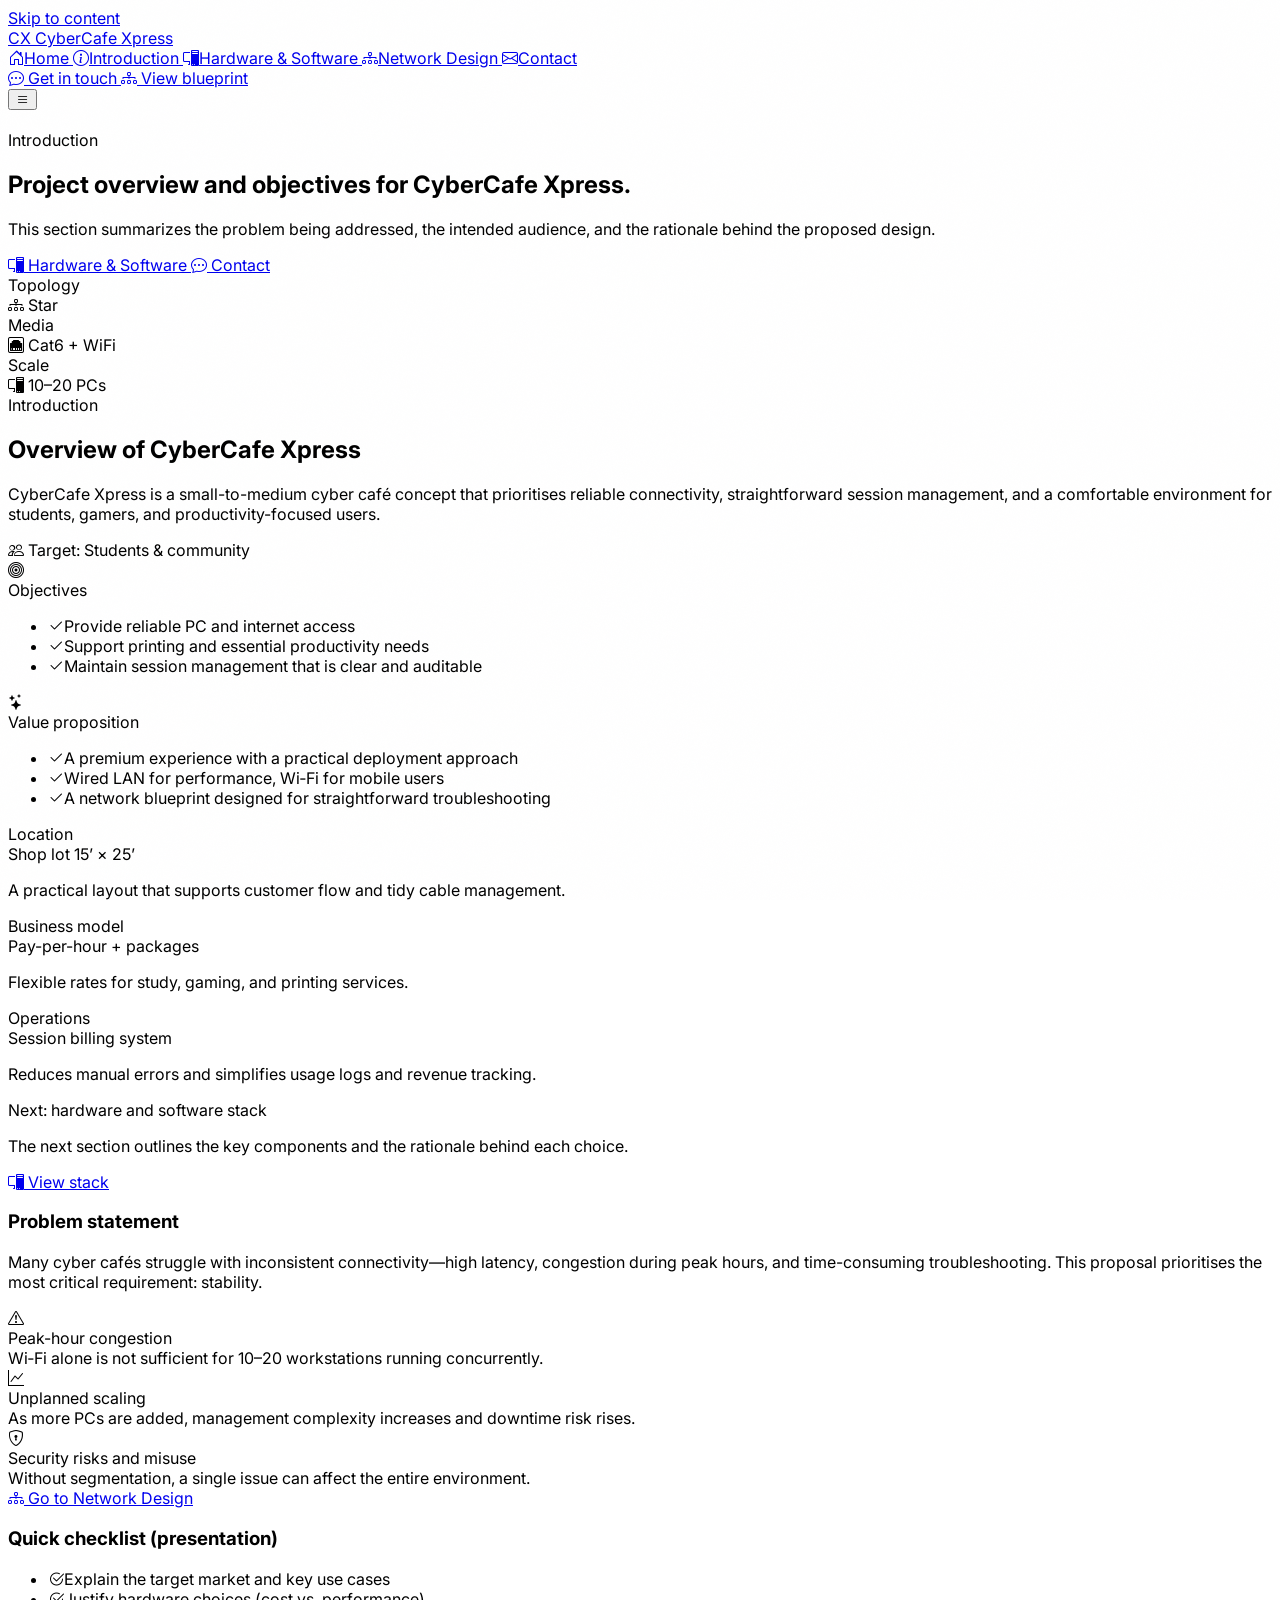
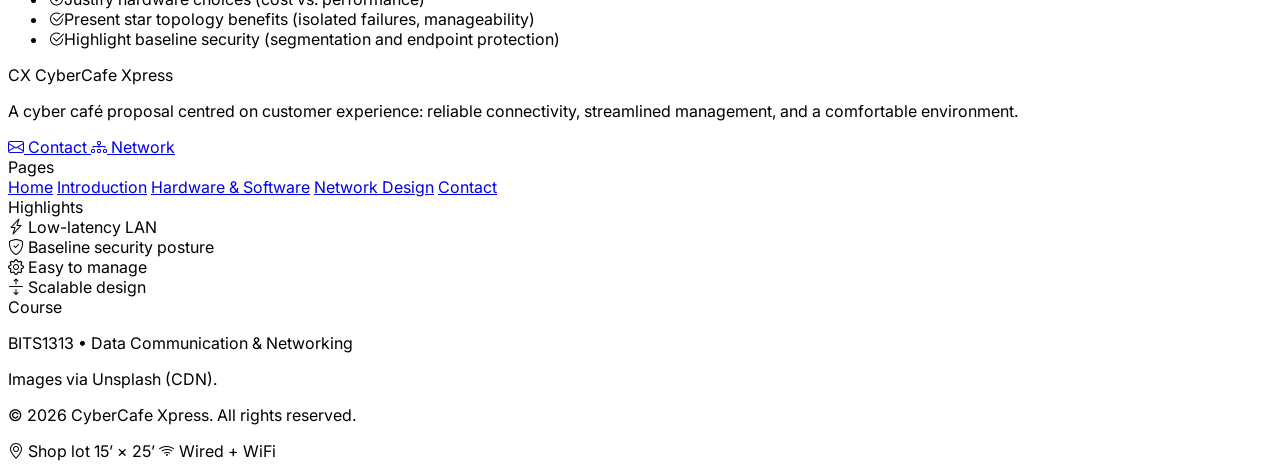
==== commit 4db03d44: "New Changes: deliver responsive design adjustments for better mobile compatibility" ====
--- a/about.html
+++ b/about.html
@@ -335,10 +335,10 @@
                     <div class="flex items-start justify-between gap-6">
                         <div>
                             <div class="text-xs font-bold uppercase tracking-wider text-ink-500">Introduction</div>
-                            <h2 class="mt-2 text-2xl font-bold tracking-tight sm:text-3xl">What is CyberCafe Xpress?</h2>
+                            <h2 class="mt-2 text-2xl font-bold tracking-tight sm:text-3xl">Overview of CyberCafe Xpress</h2>
                             <p class="mt-3 text-ink-600">
-                                CyberCafe Xpress is a small-to-medium cyber café proposal focused on reliable network connectivity,
-                                straightforward session management, and a comfortable environment for students, gamers, and productivity users.
+                                CyberCafe Xpress is a small-to-medium cyber café concept that prioritises reliable connectivity,
+                                straightforward session management, and a comfortable environment for students, gamers, and productivity-focused users.
                             </p>
                         </div>
                         <span
@@ -357,8 +357,8 @@
                             </div>
                             <ul class="mt-4 space-y-2 text-sm text-ink-600">
                                 <li class="flex gap-2"><i class="bi bi-check2 text-brand-700"></i><span>Provide reliable PC and internet access</span></li>
-                                <li class="flex gap-2"><i class="bi bi-check2 text-brand-700"></i><span>Support printing and basic productivity needs</span></li>
-                                <li class="flex gap-2"><i class="bi bi-check2 text-brand-700"></i><span>Ensure clear session management that is easy to audit</span></li>
+                                <li class="flex gap-2"><i class="bi bi-check2 text-brand-700"></i><span>Support printing and essential productivity needs</span></li>
+                                <li class="flex gap-2"><i class="bi bi-check2 text-brand-700"></i><span>Maintain session management that is clear and auditable</span></li>
                             </ul>
                         </div>
 
@@ -370,9 +370,9 @@
                                 <div class="font-semibold">Value proposition</div>
                             </div>
                             <ul class="mt-4 space-y-2 text-sm text-ink-600">
-                                <li class="flex gap-2"><i class="bi bi-check2 text-brand-700"></i><span>A premium yet practical setup</span></li>
-                                <li class="flex gap-2"><i class="bi bi-check2 text-brand-700"></i><span>Wired LAN for performance, WiFi for mobile users</span></li>
-                                <li class="flex gap-2"><i class="bi bi-check2 text-brand-700"></i><span>A network blueprint that is easy to troubleshoot</span></li>
+                                <li class="flex gap-2"><i class="bi bi-check2 text-brand-700"></i><span>A premium experience with a practical deployment approach</span></li>
+                                <li class="flex gap-2"><i class="bi bi-check2 text-brand-700"></i><span>Wired LAN for performance, Wi‑Fi for mobile users</span></li>
+                                <li class="flex gap-2"><i class="bi bi-check2 text-brand-700"></i><span>A network blueprint designed for straightforward troubleshooting</span></li>
                             </ul>
                         </div>
                     </div>
@@ -381,7 +381,7 @@
                         <div class="rounded-3xl border border-slate-200 bg-ink-50 p-6">
                             <div class="text-xs font-bold uppercase tracking-wider text-ink-500">Location</div>
                             <div class="mt-2 text-sm font-semibold text-ink-900">Shop lot 15’ × 25’</div>
-                            <p class="mt-2 text-sm text-ink-600">A straightforward layout that supports crowd control and clean cable management.</p>
+                            <p class="mt-2 text-sm text-ink-600">A practical layout that supports customer flow and tidy cable management.</p>
                         </div>
 
                         <div class="rounded-3xl border border-slate-200 bg-ink-50 p-6">
@@ -393,7 +393,7 @@
                         <div class="rounded-3xl border border-slate-200 bg-ink-50 p-6">
                             <div class="text-xs font-bold uppercase tracking-wider text-ink-500">Operations</div>
                             <div class="mt-2 text-sm font-semibold text-ink-900">Session billing system</div>
-                            <p class="mt-2 text-sm text-ink-600">Reduces manual errors and simplifies log and revenue tracking.</p>
+                            <p class="mt-2 text-sm text-ink-600">Reduces manual errors and simplifies usage logs and revenue tracking.</p>
                         </div>
                     </div>
 
@@ -401,7 +401,7 @@
                         <div class="flex flex-col gap-4 sm:flex-row sm:items-center sm:justify-between">
                             <div>
                                 <div class="text-sm font-semibold">Next: hardware and software stack</div>
-                                <p class="mt-1 text-sm text-ink-600">The following section outlines key components and the justification behind each choice.</p>
+                                <p class="mt-1 text-sm text-ink-600">The next section outlines the key components and the rationale behind each choice.</p>
                             </div>
                             <a href="services.html"
                                 class="inline-flex items-center gap-2 rounded-2xl bg-ink-950 px-5 py-3 text-sm font-semibold text-white shadow-soft transition hover:bg-ink-900">
@@ -417,8 +417,8 @@
                 <div class="rounded-[2.25rem] border border-slate-200 bg-white p-8 shadow-soft" data-aos="fade-left" data-aos-delay="90">
                     <h3 class="text-lg font-bold">Problem statement</h3>
                     <p class="mt-3 text-sm text-ink-600">
-                        Many cyber cafés struggle with inconsistent networks—high latency, congestion during peak hours,
-                        and difficult troubleshooting. This proposal prioritizes the most critical requirement: stability.
+                        Many cyber cafés struggle with inconsistent connectivity—high latency, congestion during peak hours,
+                        and time-consuming troubleshooting. This proposal prioritises the most critical requirement: stability.
                     </p>
 
                     <div class="mt-6 grid gap-3">
@@ -427,7 +427,7 @@
                                 <i class="bi bi-exclamation-triangle text-brand-700"></i>
                                 <div>
                                     <div class="text-sm font-semibold">Peak-hour congestion</div>
-                                    <div class="mt-1 text-sm text-ink-600">WiFi alone is not sufficient for 10–20 workstations running concurrently.</div>
+                                    <div class="mt-1 text-sm text-ink-600">Wi‑Fi alone is not sufficient for 10–20 workstations running concurrently.</div>
                                 </div>
                             </div>
                         </div>
@@ -437,7 +437,7 @@
                                 <i class="bi bi-graph-up text-brand-700"></i>
                                 <div>
                                     <div class="text-sm font-semibold">Unplanned scaling</div>
-                                    <div class="mt-1 text-sm text-ink-600">As more PCs are added, the network becomes harder to manage and downtime increases.</div>
+                                    <div class="mt-1 text-sm text-ink-600">As more PCs are added, management complexity increases and downtime risk rises.</div>
                                 </div>
                             </div>
                         </div>
@@ -447,7 +447,7 @@
                                 <i class="bi bi-shield-lock text-brand-700"></i>
                                 <div>
                                     <div class="text-sm font-semibold">Security risks and misuse</div>
-                                    <div class="mt-1 text-sm text-ink-600">Without segmentation, a single issue can impact all devices.</div>
+                                    <div class="mt-1 text-sm text-ink-600">Without segmentation, a single issue can affect the entire environment.</div>
                                 </div>
                             </div>
                         </div>
@@ -464,9 +464,9 @@
                 <div class="rounded-[2.25rem] border border-slate-200 bg-white p-8 shadow-soft" data-aos="fade-left" data-aos-delay="140">
                     <h3 class="text-lg font-bold">Quick checklist (presentation)</h3>
                     <ul class="mt-4 space-y-3 text-sm text-ink-700">
-                        <li class="flex gap-3"><i class="bi bi-check2-circle text-brand-700"></i><span>Explain target market and use cases</span></li>
+                        <li class="flex gap-3"><i class="bi bi-check2-circle text-brand-700"></i><span>Explain the target market and key use cases</span></li>
                         <li class="flex gap-3"><i class="bi bi-check2-circle text-brand-700"></i><span>Justify hardware choices (cost vs. performance)</span></li>
-                        <li class="flex gap-3"><i class="bi bi-check2-circle text-brand-700"></i><span>Show star topology benefits (isolated failure, manageability)</span></li>
+                        <li class="flex gap-3"><i class="bi bi-check2-circle text-brand-700"></i><span>Present star topology benefits (isolated failures, manageability)</span></li>
                         <li class="flex gap-3"><i class="bi bi-check2-circle text-brand-700"></i><span>Highlight baseline security (segmentation and endpoint protection)</span></li>
                     </ul>
                 </div>
@@ -484,7 +484,7 @@
                         <span>CyberCafe Xpress</span>
                     </div>
                     <p class="mt-4 max-w-md text-sm text-ink-600">
-                        A cyber café proposal centered on customer experience: reliable connectivity, streamlined management, and a comfortable environment.
+                        A cyber café proposal centred on customer experience: reliable connectivity, streamlined management, and a comfortable environment.
                     </p>
 
                     <div class="mt-6 flex items-center gap-3 text-sm">
